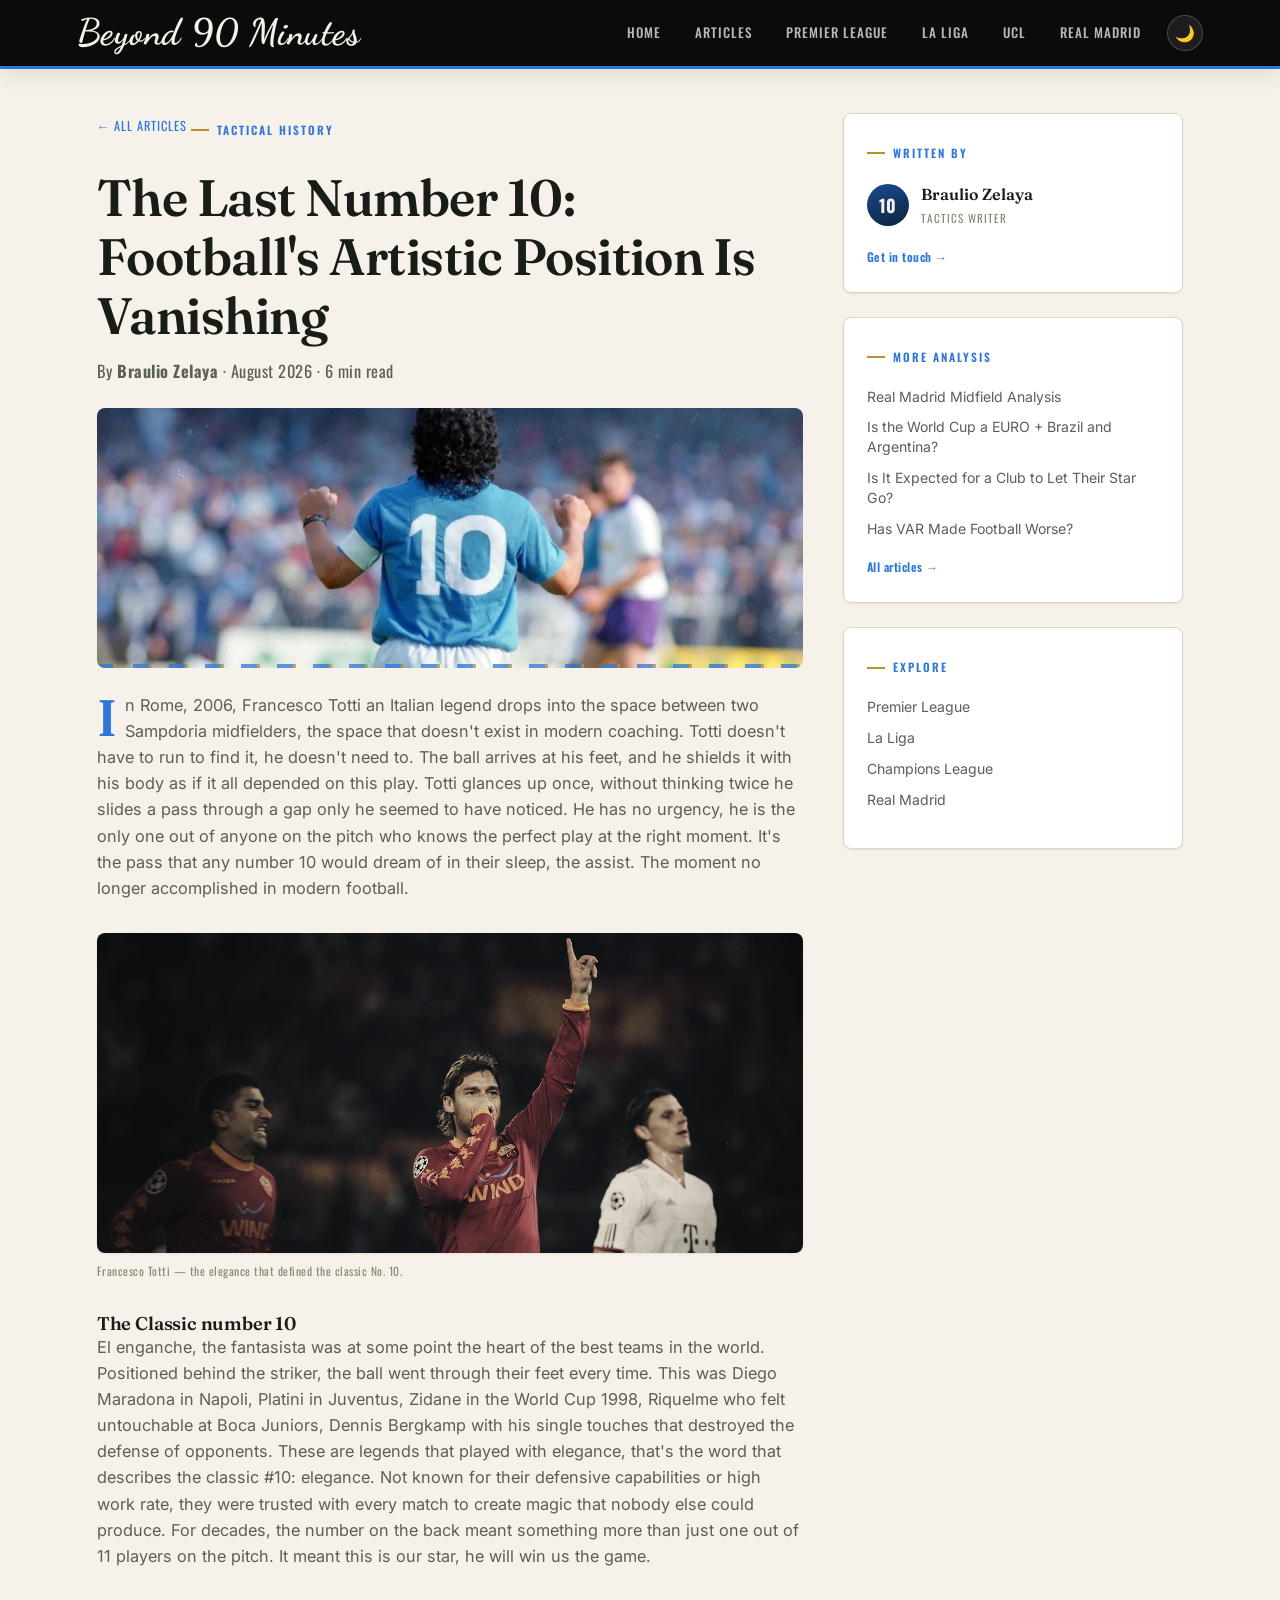
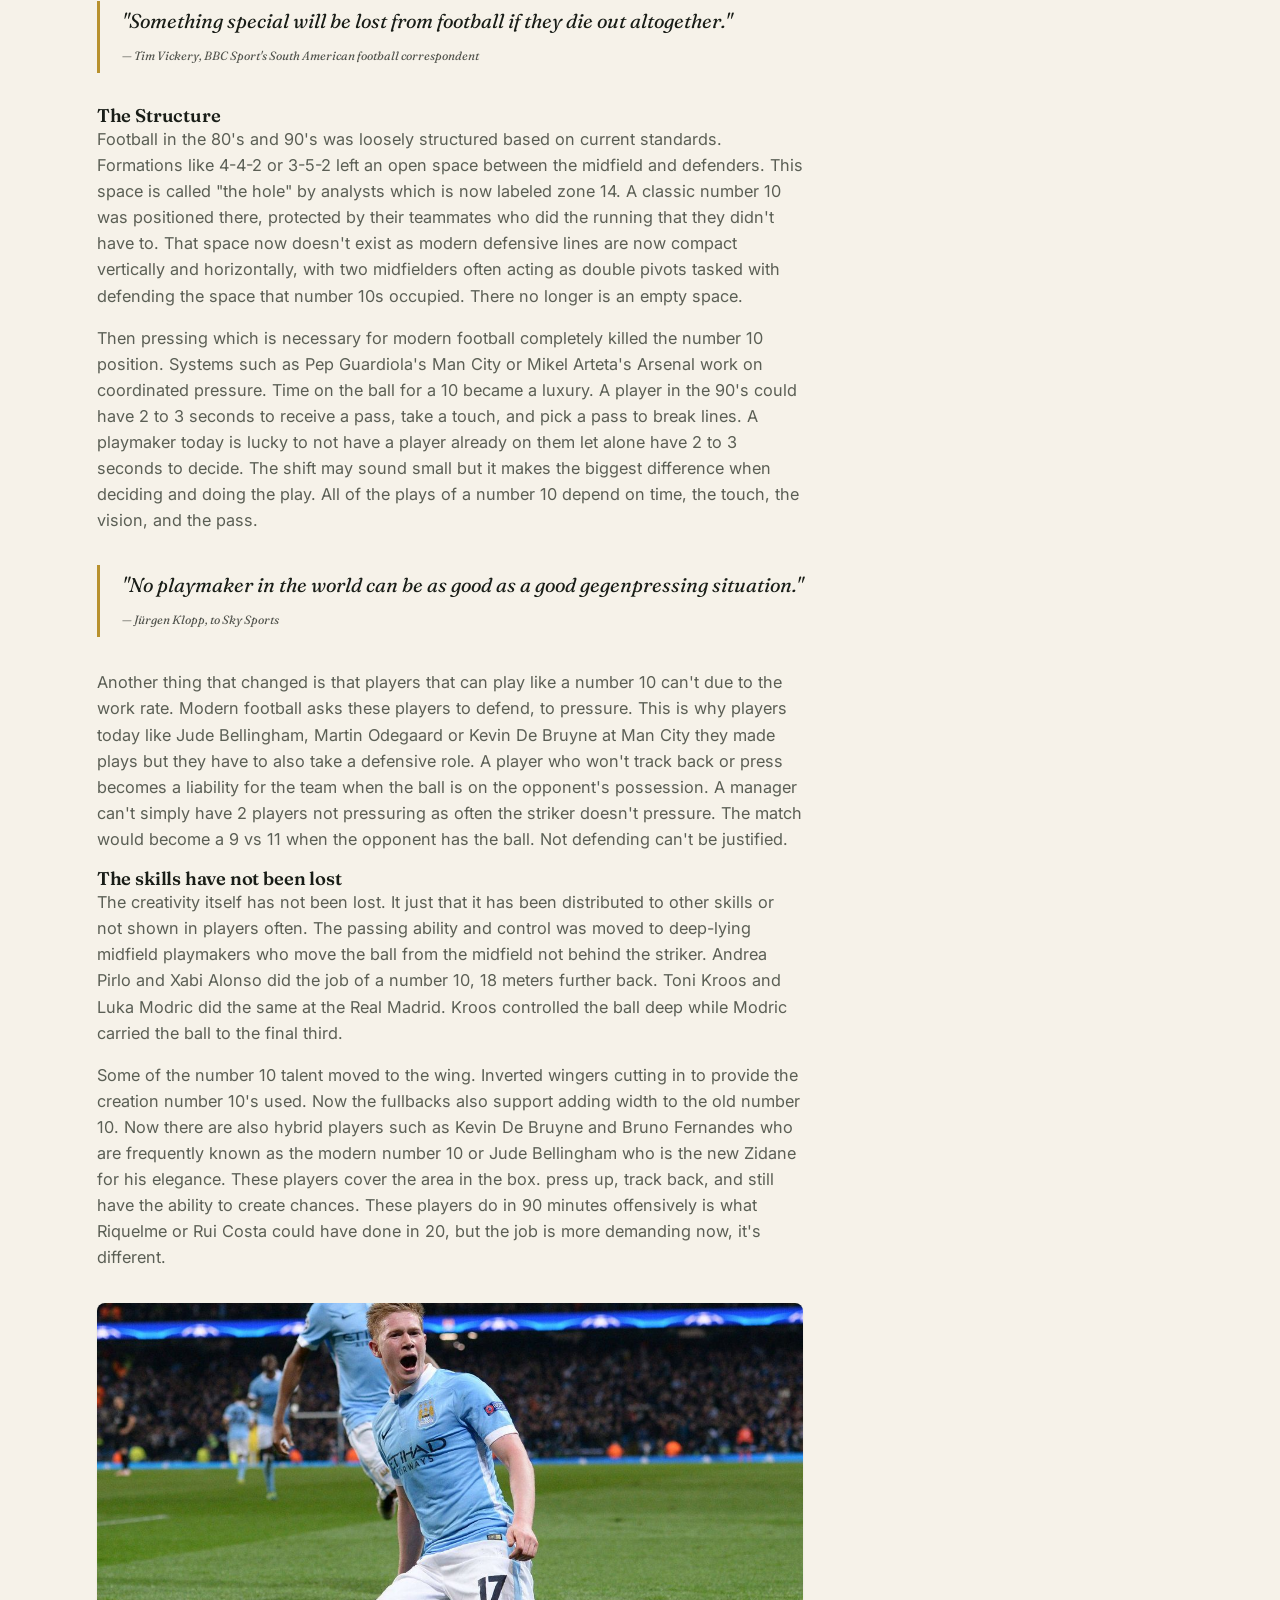
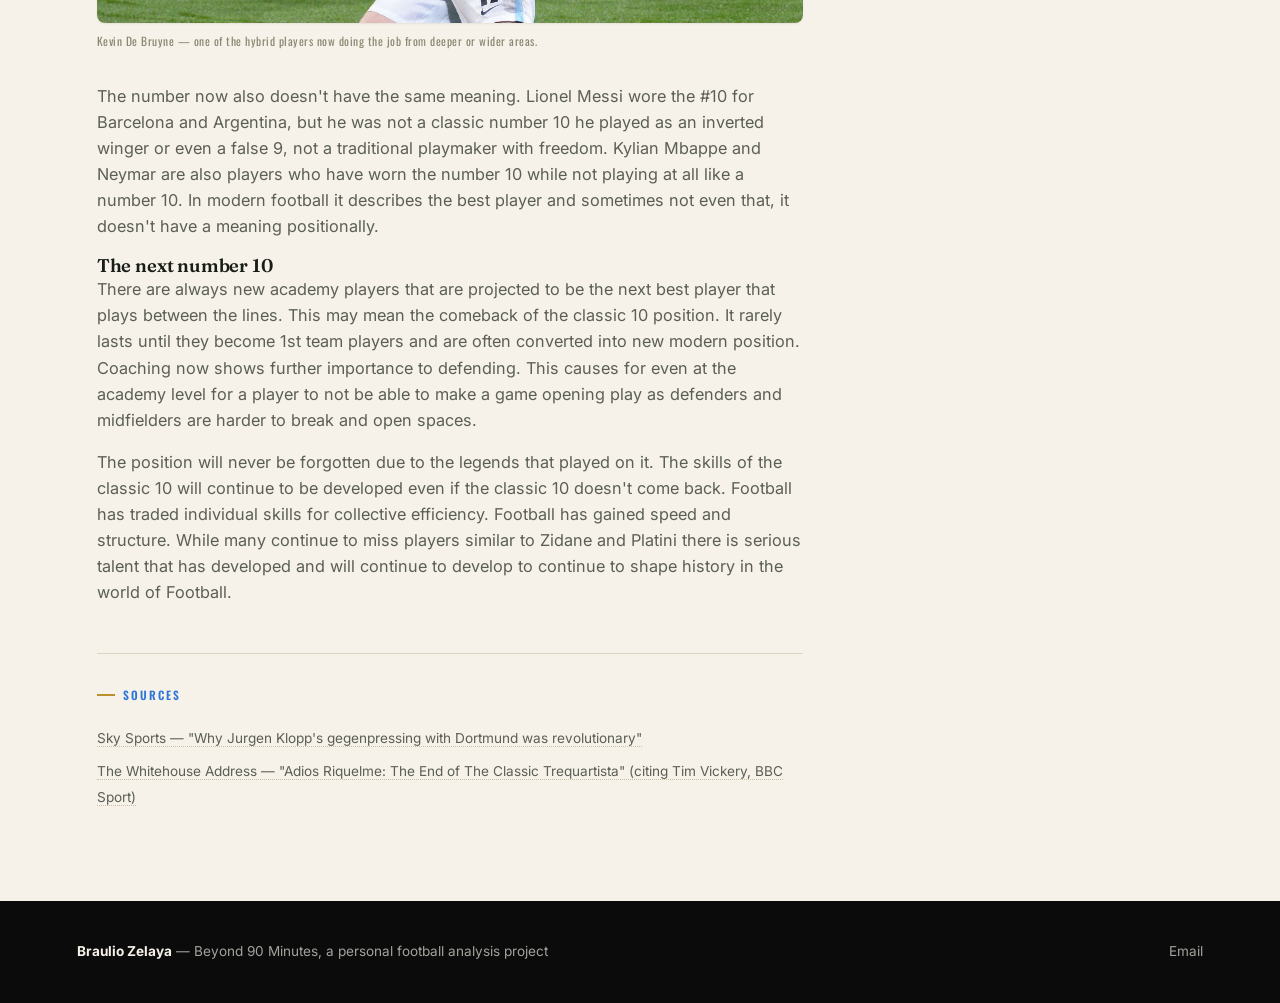
==== article-classic-10.html @ c364e05c "Aug 30, 2026, 11:53 PM" ====
<!DOCTYPE html>
<html lang="en">
<head>
    <meta charset="UTF-8">
    <meta name="viewport" content="width=device-width, initial-scale=1.0">
    <title>The Last Number 10: Football's Artistic Position Is Vanishing | Beyond 90 Minutes</title>
    <meta property="og:type" content="article">
    <meta property="og:site_name" content="Beyond 90 Minutes">
    <meta property="og:title" content="The Last Number 10: Football's Artistic Position Is Vanishing">
    <meta property="og:description" content="Why the classic playmaker — Maradona, Zidane, Totti, Riquelme — has all but disappeared from the modern game.">
    <meta property="og:image" content="https://larsenbz.github.io/Beyond-90-minutes/images/maradona-number-10.jpg">
    <meta name="twitter:card" content="summary_large_image">
    <meta name="twitter:title" content="The Last Number 10: Football's Artistic Position Is Vanishing">
    <meta name="twitter:description" content="Why the classic playmaker — Maradona, Zidane, Totti, Riquelme — has all but disappeared from the modern game.">
    <meta name="twitter:image" content="https://larsenbz.github.io/Beyond-90-minutes/images/maradona-number-10.jpg">
    <link rel="icon" type="image/svg+xml" href="favicon.svg">
    <link rel="stylesheet" href="style.css">
</head>
<body data-page="article">
    <header class="top-header">
        <div class="logo-area"><a href="index.html"><div class="logo-placeholder">Beyond 90 Minutes</div></a></div>
        <div class="header-controls">
            <nav class="navigation" id="nav-menu">
                <a href="index.html">Home</a>
                <a href="articles.html">Articles</a>
                <a href="premier-league.html">Premier League</a>
                <a href="la-liga.html">La Liga</a>
                <a href="ucl.html">UCL</a>
                <a href="real-madrid.html">Real Madrid</a>
            </nav>
            <button class="theme-toggle" id="theme-toggle" aria-label="Toggle dark mode">🌙</button>
            <button class="hamburger-toggle" id="menu-toggle" aria-label="Toggle Navigation">
                <span class="bar"></span><span class="bar"></span><span class="bar"></span>
            </button>
        </div>
    </header>

    <main class="main-content">
        <div class="page-layout article-page-layout" style="padding: 0;">
        <article class="article-body">
            <a href="articles.html" class="back-link">← All Articles</a>
            <span class="article-header-tag">Tactical History</span>
            <h1>The Last Number 10: Football's Artistic Position Is Vanishing</h1>
            <p class="article-byline">By <strong>Braulio Zelaya</strong> · August 2026 · 6 min read</p>

            <div class="article-cover" role="img" aria-label="Diego Maradona, back to camera, wearing the number 10 shirt for Napoli" style="background-image: url('images/maradona-number-10.jpg'); background-position: center 25%;"></div>

            <p class="lede">In Rome, 2006, Francesco Totti an Italian legend drops into the space between two Sampdoria midfielders, the space that doesn't exist in modern coaching. Totti doesn't have to run to find it, he doesn't need to. The ball arrives at his feet, and he shields it with his body as if it all depended on this play. Totti glances up once, without thinking twice he slides a pass through a gap only he seemed to have noticed. He has no urgency, he is the only one out of anyone on the pitch who knows the perfect play at the right moment. It's the pass that any number 10 would dream of in their sleep, the assist. The moment no longer accomplished in modern football.</p>

            <figure class="article-inline-photo">
                <img src="images/totti-number-10.jpg" alt="Francesco Totti celebrating for Roma" style="object-position: center 20%;">
                <figcaption>Francesco Totti — the elegance that defined the classic No. 10.</figcaption>
            </figure>

            <h3>The Classic number 10</h3>
            <p>El enganche, the fantasista was at some point the heart of the best teams in the world. Positioned behind the striker, the ball went through their feet every time. This was Diego Maradona in Napoli, Platini in Juventus, Zidane in the World Cup 1998, Riquelme who felt untouchable at Boca Juniors, Dennis Bergkamp with his single touches that destroyed the defense of opponents. These are legends that played with elegance, that's the word that describes the classic #10: elegance. Not known for their defensive capabilities or high work rate, they were trusted with every match to create magic that nobody else could produce. For decades, the number on the back meant something more than just one out of 11 players on the pitch. It meant this is our star, he will win us the game.</p>

            <div class="pull-quote">"Something special will be lost from football if they die out altogether."<br><span style="font-size:0.6em; opacity:0.75;">— Tim Vickery, BBC Sport's South American football correspondent</span></div>

            <h3>The Structure</h3>
            <p>Football in the 80's and 90's was loosely structured based on current standards. Formations like 4-4-2 or 3-5-2 left an open space between the midfield and defenders. This space is called "the hole" by analysts which is now labeled zone 14. A classic number 10 was positioned there, protected by their teammates who did the running that they didn't have to. That space now doesn't exist as modern defensive lines are now compact vertically and horizontally, with two midfielders often acting as double pivots tasked with defending the space that number 10s occupied. There no longer is an empty space.</p>

            <p>Then pressing which is necessary for modern football completely killed the number 10 position. Systems such as Pep Guardiola's Man City or Mikel Arteta's Arsenal work on coordinated pressure. Time on the ball for a 10 became a luxury. A player in the 90's could have 2 to 3 seconds to receive a pass, take a touch, and pick a pass to break lines. A playmaker today is lucky to not have a player already on them let alone have 2 to 3 seconds to decide. The shift may sound small but it makes the biggest difference when deciding and doing the play. All of the plays of a number 10 depend on time, the touch, the vision, and the pass.</p>

            <div class="pull-quote">"No playmaker in the world can be as good as a good gegenpressing situation."<br><span style="font-size:0.6em; opacity:0.75;">— Jürgen Klopp, to Sky Sports</span></div>

            <p>Another thing that changed is that players that can play like a number 10 can't due to the work rate. Modern football asks these players to defend, to pressure. This is why players today like Jude Bellingham, Martin Odegaard or Kevin De Bruyne at Man City they made plays but they have to also take a defensive role. A player who won't track back or press becomes a liability for the team when the ball is on the opponent's possession. A manager can't simply have 2 players not pressuring as often the striker doesn't pressure. The match would become a 9 vs 11 when the opponent has the ball. Not defending can't be justified.</p>

            <h3>The skills have not been lost</h3>
            <p>The creativity itself has not been lost. It just that it has been distributed to other skills or not shown in players often. The passing ability and control was moved to deep-lying midfield playmakers who move the ball from the midfield not behind the striker. Andrea Pirlo and Xabi Alonso did the job of a number 10, 18 meters further back. Toni Kroos and Luka Modric did the same at the Real Madrid. Kroos controlled the ball deep while Modric carried the ball to the final third.</p>

            <p>Some of the number 10 talent moved to the wing. Inverted wingers cutting in to provide the creation number 10's used. Now the fullbacks also support adding width to the old number 10. Now there are also hybrid players such as Kevin De Bruyne and Bruno Fernandes who are frequently known as the modern number 10 or Jude Bellingham who is the new Zidane for his elegance. These players cover the area in the box. press up, track back, and still have the ability to create chances. These players do in 90 minutes offensively is what Riquelme or Rui Costa could have done in 20, but the job is more demanding now, it's different.</p>

            <figure class="article-inline-photo">
                <img src="images/kdb-number-10.jpg" alt="Kevin De Bruyne celebrating for Manchester City" style="object-position: center 15%;">
                <figcaption>Kevin De Bruyne — one of the hybrid players now doing the job from deeper or wider areas.</figcaption>
            </figure>

            <p>The number now also doesn't have the same meaning. Lionel Messi wore the #10 for Barcelona and Argentina, but he was not a classic number 10 he played as an inverted winger or even a false 9, not a traditional playmaker with freedom. Kylian Mbappe and Neymar are also players who have worn the number 10 while not playing at all like a number 10. In modern football it describes the best player and sometimes not even that, it doesn't have a meaning positionally.</p>

            <h3>The next number 10</h3>
            <p>There are always new academy players that are projected to be the next best player that plays between the lines. This may mean the comeback of the classic 10 position. It rarely lasts until they become 1st team players and are often converted into new modern position. Coaching now shows further importance to defending. This causes for even at the academy level for a player to not be able to make a game opening play as defenders and midfielders are harder to break and open spaces.</p>

            <p>The position will never be forgotten due to the legends that played on it. The skills of the classic 10 will continue to be developed even if the classic 10 doesn't come back. Football has traded individual skills for collective efficiency. Football has gained speed and structure. While many continue to miss players similar to Zidane and Platini there is serious talent that has developed and will continue to develop to continue to shape history in the world of Football.</p>

            <div class="article-sources">
                <span class="section-label">Sources</span>
                <ul>
                    <li><a href="https://www.skysports.com/football/news/11661/11729575/why-jurgen-klopps-gegenpressing-with-dortmund-was-revolutionary" target="_blank" rel="noopener">Sky Sports — "Why Jurgen Klopp's gegenpressing with Dortmund was revolutionary"</a></li>
                    <li><a href="http://whitehouseaddress.blogspot.com/2015/01/adios-riquelme-end-of-classic.html" target="_blank" rel="noopener">The Whitehouse Address — "Adios Riquelme: The End of The Classic Trequartista" (citing Tim Vickery, BBC Sport)</a></li>
                </ul>
            </div>
        </article>
        <aside class="article-sidebar">
            <div class="sidebar-card">
                <span class="section-label">Written By</span>
                <div class="sidebar-author">
                    <div class="sidebar-author-badge">10</div>
                    <div>
                        <div class="sidebar-author-name">Braulio Zelaya</div>
                        <div class="sidebar-author-role">Tactics Writer</div>
                    </div>
                </div>
                <a href="mailto:braulioz147@gmail.com" class="sidebar-link">Get in touch →</a>
            </div>
            <div class="sidebar-card">
                <span class="section-label">More Analysis</span>
                <ul class="sidebar-article-list">
                    <li><a href="article-real-madrid.html">Real Madrid Midfield Analysis</a></li>
                    <li><a href="article-world-cup.html">Is the World Cup a EURO + Brazil and Argentina?</a></li>
                    <li><a href="article-julian-alvarez.html">Is It Expected for a Club to Let Their Star Go?</a></li>
                    <li><a href="article-var.html">Has VAR Made Football Worse?</a></li>
                </ul>
                <a href="articles.html" class="sidebar-link">All articles →</a>
            </div>
            <div class="sidebar-card">
                <span class="section-label">Explore</span>
                <ul class="sidebar-article-list">
                    <li><a href="premier-league.html">Premier League</a></li>
                    <li><a href="la-liga.html">La Liga</a></li>
                    <li><a href="ucl.html">Champions League</a></li>
                    <li><a href="real-madrid.html">Real Madrid</a></li>
                </ul>
            </div>
        </aside>
        </div>
    </main>

    <footer>
        <div class="footer-inner">
            <span><strong>Braulio Zelaya</strong> — Beyond 90 Minutes, a personal football analysis project</span>
            <div class="footer-links">
                <a href="mailto:braulioz147@gmail.com">Email</a>
            </div>
        </div>
    </footer>

    <script src="script.js"></script>
</body>
</html>
---- style.css ----
/* ==========================================================================
   BEYOND THE 90 — DESIGN SYSTEM
   A personal football-analysis hub. Aesthetic: matchday programme meets
   tactics board — warm paper, deep pitch green, a scoreboard-style
   condensed face for numbers, and a serif for editorial headlines.
   ========================================================================== */

@import url('https://fonts.googleapis.com/css2?family=Fraunces:ital,opsz,wght@0,9..144,400;0,9..144,600;0,9..144,700;1,9..144,500&family=Oswald:wght@400;500;600;700&family=Inter:ital,wght@0,400;0,500;0,600;1,400&family=Dancing+Script:wght@600;700&display=swap');

/* --------------------------------------------------------------------------
   1. DESIGN TOKENS
   -------------------------------------------------------------------------- */
:root {
    /* Core palette */
    --paper: #F6F2E9;
    --paper-raised: #FFFFFF;
    --ink: #191D17;
    --ink-soft: #3A4038;

    /* Brand blue — this is the site's main accent color (nav, links,
       buttons, highlights). Kept the variable names --pitch/-bright/
       -line/-deep so nothing else in this file has to change. */
    --pitch: #1B4B8F;
    --pitch-bright: #2E76D9;
    --pitch-deep: #0B2340;
    --pitch-line: rgba(246, 242, 233, 0.75);

    /* True turf green — used ONLY for the literal grass tactical-pitch
       diagram on the Real Madrid lineup tab, so it still looks like a
       real field. Nothing else should reference this. */
    --turf: #14432A;

    /* Fixed dark surface + fixed on-dark text — intentionally does NOT
       flip with dark mode, used for the header, footer, hero, tables,
       and pitch, which should stay a dark "under the lights" tone in
       both themes. Neutral near-black (R=G=B) — no color cast. */
    --surface-dark: #0B0B0B;
    --on-dark: #F6F2E9;

    --gold: #B8912E;
    --gold-bright: #D4AA3F;

    --line: #DDD5C2;
    --line-strong: #C8BEA6;

    --text-primary: var(--ink);
    --text-secondary: #5B5F55;
    --text-muted: #8B8873;
    --text-inverse: #F6F2E9;

    --status-success: #1E7A46;
    --status-warning: #B8792E;
    --status-danger: #B8402E;

    /* Legacy aliases kept so nothing referencing old tokens breaks */
    --dark-primary: var(--ink);
    --dark-surface: #22271F;
    --dark-border: #3A4038;
    --light-bg: var(--paper);
    --light-surface: var(--paper-raised);
    --light-border: var(--line);
    --brand-blue: var(--pitch);
    --brand-accent: var(--pitch-bright);
    --brand-accent-hover: var(--pitch);
    --brand-light: #E7E2D3;
    --silver: var(--line);
    --pitch-bg: var(--turf);
    --pitch-shadow: rgba(0, 0, 0, 0.35);

    /* Type */
    --font-display: 'Fraunces', Georgia, serif;
    --font-label: 'Oswald', 'Arial Narrow', sans-serif;
    --font-body: 'Inter', system-ui, -apple-system, sans-serif;
    --font-script: 'Dancing Script', cursive;

    /* Layout */
    --max-width-site: 1240px;
    --max-width-article: 720px;
    --border-radius-sm: 4px;
    --border-radius-md: 8px;
    --border-radius-lg: 14px;
    --border-radius-full: 9999px;

    --transition-fast: 0.15s ease-in-out;
    --transition-normal: 0.25s cubic-bezier(0.2, 0.7, 0.3, 1);
    --shadow-sm: 0 1px 2px rgba(25, 29, 23, 0.08);
    --shadow-md: 0 6px 20px rgba(25, 29, 23, 0.10);
    --shadow-lg: 0 16px 40px rgba(25, 29, 23, 0.16);
}

/* Dark theme override — toggled via body.dark-theme. Neutral near-black
   surfaces throughout (no green/olive cast) — matches --surface-dark
   above so the header blends straight into the page background. */
body.dark-theme {
    --paper: #0B0B0B;
    --paper-raised: #1A1A1A;
    --ink: #F1EEE2;
    --ink-soft: #C9C5B4;
    --text-primary: #F1EEE2;
    --text-secondary: #B4B09C;
    --text-muted: #837F6C;
    --line: #2A2A2A;
    --line-strong: #3D3D3D;
    --brand-light: #1F1F1F;
    --pitch-bright: #5B9BEE;
    --pitch-line: rgba(241, 238, 226, 0.6);
    --shadow-sm: 0 1px 2px rgba(0, 0, 0, 0.4);
    --shadow-md: 0 6px 20px rgba(0, 0, 0, 0.45);
    --shadow-lg: 0 16px 40px rgba(0, 0, 0, 0.55);
}

/* --------------------------------------------------------------------------
   2. RESET & BASE
   -------------------------------------------------------------------------- */
*, *::before, *::after { box-sizing: border-box; margin: 0; padding: 0; }

html { font-size: 16px; scroll-behavior: smooth; -webkit-text-size-adjust: 100%; }

@media (prefers-reduced-motion: reduce) {
    html { scroll-behavior: auto; }
    *, *::before, *::after { animation-duration: 0.01ms !important; animation-iteration-count: 1 !important; transition-duration: 0.01ms !important; }
}

body {
    background-color: var(--paper);
    color: var(--text-primary);
    font-family: var(--font-body);
    line-height: 1.6;
    min-height: 100vh;
    display: flex;
    flex-direction: column;
    overflow-x: hidden;
    transition: background-color var(--transition-normal), color var(--transition-normal);
}

h1, h2, h3, h4 {
    font-family: var(--font-display);
    color: var(--text-primary);
    font-weight: 600;
    line-height: 1.15;
    letter-spacing: -0.01em;
}

h1 { font-size: clamp(2.1rem, 4vw, 3.2rem); font-weight: 600; }
h2 { font-size: clamp(1.4rem, 2.4vw, 1.75rem); }
h3 { font-size: 1.15rem; font-weight: 600; }

p { margin-bottom: 1rem; color: var(--text-secondary); }
p:last-child { margin-bottom: 0; }

a { color: var(--pitch-bright); text-decoration: none; transition: color var(--transition-fast); }
a:hover { color: var(--gold); }

img { max-width: 100%; display: block; }

button { font-family: var(--font-body); cursor: pointer; }

:focus-visible {
    outline: 2px solid var(--gold-bright);
    outline-offset: 2px;
    border-radius: var(--border-radius-sm);
}

.sr-only {
    position: absolute; width: 1px; height: 1px; padding: 0; margin: -1px;
    overflow: hidden; clip: rect(0, 0, 0, 0); white-space: nowrap; border: 0;
}

/* --------------------------------------------------------------------------
   3. NAVIGATION
   -------------------------------------------------------------------------- */
.top-header {
    background-color: var(--surface-dark);
    color: var(--text-inverse);
    display: flex;
    align-items: center;
    justify-content: space-between;
    flex-wrap: wrap;
    padding: 0.9rem 6%;
    border-bottom: 3px solid var(--pitch-bright);
    position: sticky;
    top: 0;
    z-index: 1000;
    box-shadow: var(--shadow-md);
    gap: 1rem;
}

.logo-area a { display: flex; align-items: center; gap: 0.6rem; }

.logo-placeholder {
    font-family: var(--font-script);
    font-weight: 700;
    font-size: 2.3rem;
    letter-spacing: 0.5px;
    color: var(--text-inverse);
    white-space: nowrap;
    line-height: 1;
}

.header-controls { display: flex; align-items: center; gap: 12px; }

.navigation { display: flex; gap: 6px; align-items: center; }

.navigation a {
    color: rgba(246, 242, 233, 0.75);
    font-family: var(--font-label);
    font-size: 0.82rem;
    font-weight: 500;
    text-transform: uppercase;
    letter-spacing: 1px;
    padding: 8px 14px;
    border-radius: var(--border-radius-sm);
    transition: color var(--transition-fast), background-color var(--transition-fast);
}

.navigation a:hover, .navigation a.active {
    color: var(--gold-bright);
    background-color: rgba(246, 242, 233, 0.08);
}

.theme-toggle {
    background: rgba(246, 242, 233, 0.08);
    border: 1px solid rgba(246, 242, 233, 0.2);
    color: var(--text-inverse);
    width: 36px;
    height: 36px;
    border-radius: var(--border-radius-full);
    display: flex;
    align-items: center;
    justify-content: center;
    font-size: 1rem;
    transition: background-color var(--transition-fast), transform var(--transition-fast);
}
.theme-toggle:hover { background: rgba(246, 242, 233, 0.18); transform: rotate(15deg); }

.hamburger-toggle {
    display: none;
    flex-direction: column;
    justify-content: space-between;
    width: 26px;
    height: 18px;
    background: transparent;
    border: none;
}

.hamburger-toggle .bar {
    height: 2px;
    width: 100%;
    background-color: var(--text-inverse);
    border-radius: 2px;
    transition: all var(--transition-normal);
}

/* --------------------------------------------------------------------------
   4. LAYOUT
   -------------------------------------------------------------------------- */
.main-content, .page-layout, .rm-layout {
    max-width: var(--max-width-site);
    width: 100%;
    margin: 0 auto;
    padding: 2.75rem 6%;
    flex: 1;
}

.page-layout { display: grid; grid-template-columns: 1fr 340px; gap: 2.5rem; }

.section-label, .latest-label, .article-header-tag {
    font-family: var(--font-label);
    font-size: 0.72rem;
    font-weight: 600;
    color: var(--pitch-bright);
    letter-spacing: 2px;
    text-transform: uppercase;
    display: inline-flex;
    align-items: center;
    gap: 8px;
    margin-bottom: 0.5rem;
}

.section-label::before, .article-header-tag::before {
    content: '';
    width: 18px;
    height: 2px;
    background: var(--gold);
    display: inline-block;
}

.touchline {
    border: 0;
    height: 4px;
    margin: 2.5rem 0;
    background: repeating-linear-gradient(
        90deg,
        var(--pitch-bright) 0, var(--pitch-bright) 24px,
        var(--gold) 24px, var(--gold) 26px,
        transparent 26px, transparent 50px
    );
    opacity: 0.5;
    border-radius: 2px;
}

/* --------------------------------------------------------------------------
   5. HOME / HERO
   -------------------------------------------------------------------------- */
.hero-cover {
    background: var(--surface-dark);
    color: var(--text-inverse);
    border-radius: var(--border-radius-lg);
    padding: 3.5rem 6%;
    position: relative;
    overflow: hidden;
    box-shadow: var(--shadow-lg);
}

/* The corner of a pitch, cropped by the card's own edge — like a broadcast
   graphic — rather than a generic glow. Lines sit flush against the card's
   right/bottom edge so the card itself reads as the touchline and goal line. */
.hero-cover::before {
    content: '';
    position: absolute;
    inset: 0;
    z-index: 0;
    pointer-events: none;
    background-image: url("data:image/svg+xml,%3Csvg xmlns='http://www.w3.org/2000/svg' viewBox='0 0 200 200'%3E%3Cline x1='200' y1='0' x2='200' y2='200' stroke='rgba(246,242,233,0.3)' stroke-width='2'/%3E%3Cline x1='0' y1='200' x2='200' y2='200' stroke='rgba(246,242,233,0.3)' stroke-width='2'/%3E%3Cpath d='M160 200 A40 40 0 0 0 200 160' stroke='rgba(246,242,233,0.3)' stroke-width='2' fill='none'/%3E%3C/svg%3E");
    background-repeat: no-repeat;
    background-position: bottom right;
    background-size: 280px 280px;
}

/* The site's own name, ghosted huge in the corner — the hero's one
   deliberate flourish, used nowhere else on the page. */
.hero-cover::after {
    content: '90';
    position: absolute;
    z-index: 0;
    right: -0.35rem;
    bottom: -1.6rem;
    font-family: var(--font-display);
    font-weight: 700;
    font-size: clamp(7rem, 16vw, 12rem);
    line-height: 1;
    color: var(--gold-bright);
    opacity: 0.1;
    pointer-events: none;
    user-select: none;
}

.hero-grid {
    position: relative;
    z-index: 1;
    display: grid;
    grid-template-columns: 1.3fr 1fr;
    gap: 3rem;
    align-items: center;
}

.hero-eyebrow {
    font-family: var(--font-label);
    font-size: 0.78rem;
    letter-spacing: 3px;
    text-transform: uppercase;
    color: var(--gold-bright);
    margin-bottom: 1rem;
    display: block;
}

.hero-cover h1 { color: var(--text-inverse); margin-bottom: 1rem; }
.hero-cover p { color: rgba(246, 242, 233, 0.78); font-size: 1.02rem; max-width: 46ch; }

.hero-meta {
    display: flex;
    gap: 1.5rem;
    margin-top: 1.5rem;
    font-family: var(--font-label);
    font-size: 0.78rem;
    letter-spacing: 0.5px;
    color: rgba(246, 242, 233, 0.6);
    flex-wrap: wrap;
}
.hero-meta strong { color: var(--text-inverse); font-weight: 500; }

.hero-scoreboard {
    background: rgba(246, 242, 233, 0.06);
    border: 1px solid rgba(246, 242, 233, 0.14);
    border-radius: var(--border-radius-md);
    padding: 1.4rem;
    backdrop-filter: blur(4px);
}
.hero-scoreboard h3 {
    color: var(--text-inverse);
    font-family: var(--font-label);
    font-size: 0.85rem;
    letter-spacing: 1px;
    text-transform: uppercase;
    font-weight: 500;
    margin-bottom: 0.9rem;
    padding-bottom: 0.7rem;
    border-bottom: 1px solid rgba(246, 242, 233, 0.15);
}

/* --------------------------------------------------------------------------
   6. BUTTONS
   -------------------------------------------------------------------------- */
.btn {
    display: inline-flex;
    align-items: center;
    gap: 8px;
    font-family: var(--font-label);
    font-size: 0.78rem;
    font-weight: 600;
    letter-spacing: 1px;
    text-transform: uppercase;
    padding: 11px 22px;
    border-radius: var(--border-radius-sm);
    border: 1px solid transparent;
    transition: transform var(--transition-fast), box-shadow var(--transition-fast), background-color var(--transition-fast);
}
.btn-primary { background: var(--gold); color: var(--surface-dark); }
.btn-primary:hover { background: var(--gold-bright); color: var(--surface-dark); transform: translateY(-2px); box-shadow: var(--shadow-md); }
.btn-outline { background: transparent; border-color: rgba(246, 242, 233, 0.35); color: var(--text-inverse); }
.btn-outline:hover { border-color: var(--gold-bright); color: var(--gold-bright); }

.rm-nav-btn {
    font-family: var(--font-label);
    font-size: 0.76rem;
    font-weight: 500;
    letter-spacing: 1px;
    text-transform: uppercase;
    padding: 9px 16px;
    background: var(--paper-raised);
    border: 1px solid var(--line);
    border-radius: var(--border-radius-sm);
    color: var(--text-secondary);
    transition: all var(--transition-fast);
}
.rm-nav-btn:hover { border-color: var(--pitch-bright); color: var(--pitch); }
.rm-nav-btn.active { background: var(--pitch); border-color: var(--pitch); color: var(--text-inverse); }

/* --------------------------------------------------------------------------
   7. QUICK-LINK / SECTION CARDS
   -------------------------------------------------------------------------- */
.quick-links {
    display: grid;
    grid-template-columns: repeat(auto-fit, minmax(210px, 1fr));
    gap: 1.25rem;
    margin-top: 2.5rem;
}

.quick-link-card {
    background: var(--paper-raised);
    border: 1px solid var(--line);
    border-radius: var(--border-radius-md);
    padding: 1.6rem;
    box-shadow: var(--shadow-sm);
    transition: transform var(--transition-fast), box-shadow var(--transition-fast), border-color var(--transition-fast);
    display: flex;
    flex-direction: column;
    gap: 0.5rem;
}
.quick-link-card:hover { transform: translateY(-4px); box-shadow: var(--shadow-md); border-color: var(--pitch-bright); }
.quick-link-card .qlc-kicker {
    font-family: var(--font-label);
    font-size: 0.7rem;
    letter-spacing: 1.5px;
    text-transform: uppercase;
    color: var(--gold);
}
.quick-link-card h3 { color: var(--text-primary); }
.quick-link-card span.arrow { font-family: var(--font-label); font-size: 0.8rem; color: var(--pitch-bright); margin-top: 0.4rem; }

/* --------------------------------------------------------------------------
   8. PLAYER-CARD SIGNATURE (About the Author)
   -------------------------------------------------------------------------- */
.about-section {
    margin-top: 3rem;
    display: grid;
    grid-template-columns: 300px 1fr;
    gap: 2.5rem;
    align-items: center;
}

.author-card {
    background: linear-gradient(160deg, var(--pitch) 0%, var(--pitch-deep) 100%);
    border-radius: var(--border-radius-lg);
    padding: 2rem 1.5rem;
    text-align: center;
    position: relative;
    box-shadow: var(--shadow-lg);
    overflow: hidden;
}
/* Same pitch-corner language as the hero, echoed at a smaller scale in the
   card's own top-right corner — a signature reused on purpose, not a
   decorative dot lattice. */
.author-card::before {
    content: '';
    position: absolute;
    inset: 0;
    pointer-events: none;
    background-image: url("data:image/svg+xml,%3Csvg xmlns='http://www.w3.org/2000/svg' viewBox='0 0 160 160'%3E%3Cline x1='0' y1='0' x2='160' y2='0' stroke='rgba(246,242,233,0.22)' stroke-width='1.5'/%3E%3Cline x1='0' y1='0' x2='0' y2='160' stroke='rgba(246,242,233,0.22)' stroke-width='1.5'/%3E%3Cpath d='M0 40 A40 40 0 0 1 40 0' stroke='rgba(246,242,233,0.3)' stroke-width='1.5' fill='none'/%3E%3C/svg%3E");
    background-repeat: no-repeat;
    background-position: top right;
    background-size: 130px 130px;
}
.author-card-number {
    font-family: var(--font-label);
    font-size: 4.2rem;
    font-weight: 700;
    color: var(--text-inverse);
    line-height: 1;
    position: relative;
}
.author-card-name {
    font-family: var(--font-display);
    font-size: 1.3rem;
    color: var(--text-inverse);
    margin: 0.6rem 0 0.2rem;
    position: relative;
}
.author-card-role {
    font-family: var(--font-label);
    font-size: 0.72rem;
    letter-spacing: 1.5px;
    text-transform: uppercase;
    color: var(--gold-bright);
    position: relative;
}

.about-text .section-label { margin-bottom: 0.75rem; }
.about-text p { font-size: 1rem; }
.about-links { display: flex; gap: 10px; margin-top: 1.25rem; flex-wrap: wrap; }
.about-links a {
    font-family: var(--font-label);
    font-size: 0.75rem;
    letter-spacing: 1px;
    text-transform: uppercase;
    border: 1px solid var(--line-strong);
    padding: 8px 14px;
    border-radius: var(--border-radius-full);
    color: var(--text-secondary);
    transition: all var(--transition-fast);
}
.about-links a:hover { border-color: var(--pitch-bright); color: var(--pitch-bright); }

.edit-me {
    background: rgba(212, 170, 63, 0.16);
    outline: 1px dashed var(--gold);
    outline-offset: 3px;
    border-radius: 3px;
}

/* --------------------------------------------------------------------------
   9. ARTICLES
   -------------------------------------------------------------------------- */
.filter-controls {
    margin: 1.75rem 0;
    display: flex;
    gap: 15px;
    flex-wrap: wrap;
    align-items: center;
    justify-content: space-between;
}

.search-input {
    padding: 11px 16px;
    background: var(--paper-raised);
    border: 1px solid var(--line);
    border-radius: var(--border-radius-sm);
    width: 100%;
    max-width: 380px;
    font-family: var(--font-body);
    font-size: 0.9rem;
    color: var(--text-primary);
}
.search-input::placeholder { color: var(--text-muted); }
.search-input:focus { border-color: var(--pitch-bright); outline: none; }

.category-filters { display: flex; gap: 8px; flex-wrap: wrap; }
.filter-groups { display: flex; gap: 15px; flex-wrap: wrap; }

.article-grid {
    display: grid;
    grid-template-columns: repeat(auto-fill, minmax(300px, 1fr));
    gap: 1.5rem;
    margin-top: 1.25rem;
}

.article-card {
    background: var(--paper-raised);
    border: 1px solid var(--line);
    border-radius: var(--border-radius-md);
    overflow: hidden;
    box-shadow: var(--shadow-sm);
    transition: transform var(--transition-fast), box-shadow var(--transition-fast);
    display: flex;
    flex-direction: column;
}
.article-card:hover { transform: translateY(-4px); box-shadow: var(--shadow-md); }

.card-image {
    height: 150px;
    position: relative;
    background: linear-gradient(135deg, var(--pitch) 0%, var(--pitch-deep) 100%);
    background-size: cover;
    background-position: center;
    display: flex;
    align-items: flex-end;
    padding: 12px 16px;
    font-family: var(--font-label);
    font-size: 0.72rem;
    letter-spacing: 1.5px;
    color: rgba(246, 242, 233, 0.85);
    text-transform: uppercase;
    overflow: hidden;
}
/* Dark scrim behind the label so it stays legible over a photo. Sits above
   the photo but below the touchline stripe (z-index 2). */
.card-image::after {
    content: '';
    position: absolute;
    left: 0; right: 0; bottom: 0;
    height: 75%;
    background: linear-gradient(to top, rgba(8, 14, 11, 0.8) 0%, rgba(8, 14, 11, 0) 100%);
    z-index: 1;
}
/* A touchline dash along the bottom edge — the same rule used for the
   section divider elsewhere on the site — instead of a faint full-bleed
   grid. One clean line reads as a deliberate accent, not decoration. */
.card-image::before {
    content: '';
    position: absolute;
    left: 0; right: 0; bottom: 0;
    height: 3px;
    background: repeating-linear-gradient(
        90deg,
        var(--pitch-bright) 0, var(--pitch-bright) 14px,
        var(--gold) 14px, var(--gold) 16px,
        transparent 16px, transparent 30px
    );
    opacity: 0.8;
    z-index: 2;
}
.card-image span { position: relative; z-index: 2; }

.card-content { padding: 1.25rem 1.4rem 1.5rem; display: flex; flex-direction: column; gap: 0.4rem; flex: 1; }
.card-content h3 { font-size: 1.05rem; }
.card-content p { font-size: 0.88rem; margin-bottom: 0; }

/* Article reading page */
.article-body { max-width: var(--max-width-article); }
.article-body > .article-header-tag { display: inline-flex; }
.article-body h1 { margin-top: 0.6rem; }
.article-byline {
    font-family: var(--font-label);
    font-size: 0.78rem;
    letter-spacing: 0.5px;
    color: var(--text-muted);
    margin: 0.75rem 0 1.5rem;
}
.article-cover {
    width: 100%;
    height: 260px;
    border-radius: var(--border-radius-md);
    margin: 1.5rem 0;
    background: linear-gradient(135deg, var(--pitch) 0%, var(--pitch-deep) 60%, var(--gold) 220%);
    background-size: cover;
    background-position: center;
    position: relative;
    overflow: hidden;
}
.article-cover::before {
    content: '';
    position: absolute;
    left: 0; right: 0; bottom: 0;
    height: 4px;
    background: repeating-linear-gradient(
        90deg,
        var(--pitch-bright) 0, var(--pitch-bright) 16px,
        var(--gold) 16px, var(--gold) 19px,
        transparent 19px, transparent 36px
    );
    opacity: 0.75;
}
.article-body p { font-size: 1.02rem; color: var(--text-secondary); }
.article-body p.lede::first-letter {
    font-family: var(--font-display);
    font-size: 3.2rem;
    font-weight: 600;
    float: left;
    line-height: 0.8;
    padding: 6px 8px 0 0;
    color: var(--pitch-bright);
}
.pull-quote {
    border-left: 3px solid var(--gold);
    padding: 0.25rem 0 0.25rem 1.4rem;
    margin: 2rem 0;
    font-family: var(--font-display);
    font-style: italic;
    font-size: 1.25rem;
    color: var(--text-primary);
}
/* In-article photo — for articles that embed more than one image inside
   the body copy (not just the top .article-cover). A plain <figure> so it
   drops into a paragraph flow anywhere in .article-body. */
.article-inline-photo { margin: 2rem 0; }
.article-inline-photo img {
    display: block;
    width: 100%;
    height: 320px;
    object-fit: cover;
    border-radius: var(--border-radius-md);
    box-shadow: var(--shadow-sm);
}
.article-inline-photo figcaption {
    font-family: var(--font-label);
    font-size: 0.72rem;
    letter-spacing: 0.5px;
    color: var(--text-muted);
    margin-top: 0.6rem;
}
.back-link {
    display: inline-flex;
    align-items: center;
    gap: 6px;
    font-family: var(--font-label);
    font-size: 0.78rem;
    letter-spacing: 1px;
    text-transform: uppercase;
    margin-bottom: 1.5rem;
}

.article-sources {
    margin-top: 3rem;
    padding-top: 1.5rem;
    border-top: 1px solid var(--line);
}
.article-sources ul {
    list-style: none;
    margin: 0.75rem 0 0;
    display: flex;
    flex-direction: column;
    gap: 0.5rem;
}
.article-sources a {
    font-size: 0.85rem;
    color: var(--text-secondary);
    text-decoration: none;
    border-bottom: 1px dotted var(--line-strong);
}
.article-sources a:hover { color: var(--gold); border-bottom-color: var(--gold); }

/* Article reading page — right rail. Uses the same .page-layout grid as
   the league hub pages (1fr / 340px) so the empty space that used to sit
   to the right of a narrow article column is replaced with something
   useful instead — an "about the author" card plus links to the site's
   other articles and hubs, which also gives a college-admissions reader
   an easy way to see more of the work instead of dead-ending. */
.article-page-layout { align-items: start; }
.article-sidebar {
    display: flex;
    flex-direction: column;
    gap: 1.5rem;
    position: sticky;
    top: 96px; /* clears the sticky header (~70px) plus breathing room */
}
.sidebar-card {
    background: var(--paper-raised);
    border: 1px solid var(--line);
    border-radius: var(--border-radius-md);
    padding: 1.4rem;
    box-shadow: var(--shadow-sm);
}
.sidebar-author { display: flex; align-items: center; gap: 12px; margin: 0.75rem 0 1rem; }
.sidebar-author-badge {
    width: 42px; height: 42px; flex-shrink: 0;
    display: flex; align-items: center; justify-content: center;
    background: linear-gradient(160deg, var(--pitch) 0%, var(--pitch-deep) 100%);
    color: var(--text-inverse);
    font-family: var(--font-label);
    font-weight: 700;
    font-size: 1.1rem;
    border-radius: var(--border-radius-full);
}
.sidebar-author-name { font-family: var(--font-display); font-weight: 600; font-size: 1rem; color: var(--text-primary); }
.sidebar-author-role { font-family: var(--font-label); font-size: 0.7rem; letter-spacing: 1px; text-transform: uppercase; color: var(--text-muted); margin-top: 2px; }
.sidebar-link { display: inline-block; font-family: var(--font-label); font-size: 0.75rem; letter-spacing: 0.5px; font-weight: 600; color: var(--pitch-bright); }
.sidebar-link:hover { color: var(--gold); }
.sidebar-article-list { list-style: none; display: flex; flex-direction: column; gap: 0.7rem; margin: 0.75rem 0 1rem; }
.sidebar-article-list a { font-size: 0.88rem; color: var(--text-secondary); line-height: 1.4; display: block; }
.sidebar-article-list a:hover { color: var(--pitch-bright); }

/* --------------------------------------------------------------------------
   10. STANDINGS & DATA TABLES
   -------------------------------------------------------------------------- */
.table-wrapper {
    width: 100%;
    overflow-x: auto;
    border-radius: var(--border-radius-md);
    border: 1px solid var(--line);
    background-color: var(--paper-raised);
}

.standings-table { width: 100%; border-collapse: collapse; font-size: 0.85rem; text-align: center; }
.standings-table th {
    background-color: var(--surface-dark);
    color: var(--text-inverse);
    padding: 0.8rem;
    font-family: var(--font-label);
    font-size: 0.72rem;
    letter-spacing: 1px;
    text-transform: uppercase;
    font-weight: 500;
}
.standings-table td { padding: 0.8rem; border-bottom: 1px solid var(--line); color: var(--text-primary); }
.standings-table tbody tr:last-child td { border-bottom: none; }
.standings-table tbody tr:hover { background: var(--brand-light); }
.standings-table .team-cell { text-align: left; font-weight: 600; }
.standings-table tbody tr.highlight-row td { background: rgba(184, 145, 46, 0.12); }

.status-pill {
    font-family: var(--font-label);
    font-size: 0.72rem;
    letter-spacing: 0.5px;
    color: var(--pitch-bright);
    display: inline-flex;
    align-items: center;
    gap: 6px;
}
.status-pill::before {
    content: '';
    width: 7px; height: 7px; border-radius: 50%;
    background: var(--pitch-bright);
    box-shadow: 0 0 0 3px rgba(46, 118, 217, 0.2);
}

/* --------------------------------------------------------------------------
   11. MATCH CARDS
   -------------------------------------------------------------------------- */
.match-card {
    background: var(--paper-raised);
    border: 1px solid var(--line);
    border-radius: var(--border-radius-md);
    padding: 1rem 1.1rem;
    cursor: pointer;
    margin-bottom: 0.85rem;
    box-shadow: var(--shadow-sm);
    transition: transform var(--transition-fast), box-shadow var(--transition-fast), border-color var(--transition-fast);
}
.match-card:hover { transform: translateY(-2px); box-shadow: var(--shadow-md); border-color: var(--pitch-bright); }
.match-card:focus-visible { transform: translateY(-2px); }

.match-time {
    font-family: var(--font-label);
    font-size: 0.72rem;
    letter-spacing: 1px;
    text-transform: uppercase;
    color: var(--text-muted);
}

.match-teams { display: flex; align-items: center; justify-content: space-between; margin-top: 0.5rem; gap: 12px; }
.match-teams .teams-name { font-weight: 600; color: var(--text-primary); }
.match-score {
    font-family: var(--font-label);
    font-weight: 600;
    font-size: 0.85rem;
    color: var(--pitch);
    background: var(--brand-light);
    padding: 5px 12px;
    border-radius: var(--border-radius-sm);
    white-space: nowrap;
}

.empty-state {
    padding: 1.5rem;
    text-align: center;
    color: var(--text-muted);
    font-size: 0.9rem;
    border: 1px dashed var(--line-strong);
    border-radius: var(--border-radius-md);
}

/* --------------------------------------------------------------------------
   12. STARTING XI PITCH — renders inside a match's synopsis popup (see
   buildLineupHtml() in script.js / RM_MATCH_LINEUPS), sized for the modal
   rather than a fixed page section. "Bubble" player markers: a round photo
   (RM_PLAYER_PHOTOS) with a number badge, or just a number if no photo's
   been added yet, plus a name pill underneath.
   -------------------------------------------------------------------------- */
.lineup-block { margin: 0.9rem 0 1.1rem; }
.pitch-container { width: 100%; max-width: 100%; margin: 0.6rem 0 0; }

.pitch {
    position: relative;
    width: 100%;
    height: 440px;
    background: linear-gradient(180deg, var(--turf) 0%, #103821 50%, var(--turf) 100%);
    border: 4px solid var(--paper-raised);
    border-radius: var(--border-radius-md);
    overflow: hidden;
    box-shadow: var(--shadow-lg);
}

.pitch-line { position: absolute; background: var(--pitch-line); }
.pitch-line.center-line { top: 50%; left: 0; width: 100%; height: 1px; }
.pitch-circle {
    position: absolute; top: 50%; left: 50%;
    width: 80px; height: 80px;
    border: 1px solid var(--pitch-line);
    border-radius: 50%;
    transform: translate(-50%, -50%);
}

.player-card {
    position: absolute;
    transform: translate(-50%, -50%);
    display: flex;
    flex-direction: column;
    align-items: center;
    gap: 4px;
    transition: transform var(--transition-fast);
}
.player-card:hover { transform: translate(-50%, -50%) scale(1.08); z-index: 5; }

.player-avatar {
    position: relative;
    width: 44px; height: 44px;
    flex-shrink: 0;
    border-radius: 50%;
    background-color: var(--surface-dark);
    background-size: cover;
    background-position: center;
    border: 2px solid var(--gold);
    box-shadow: var(--shadow-md);
}
.player-avatar--no-photo { display: flex; align-items: center; justify-content: center; }
.player-avatar--no-photo .avatar-fallback-num {
    font-family: var(--font-label);
    font-size: 1.05rem;
    font-weight: 700;
    color: var(--gold);
}
.player-avatar .avatar-num {
    position: absolute;
    bottom: -3px; right: -5px;
    width: 18px; height: 18px;
    border-radius: 50%;
    background: var(--gold);
    color: var(--surface-dark);
    font-family: var(--font-label);
    font-size: 0.6rem;
    font-weight: 700;
    display: flex; align-items: center; justify-content: center;
    border: 2px solid var(--surface-dark);
}

.player-card .player-name {
    background-color: var(--surface-dark);
    border: 1px solid var(--gold);
    border-radius: var(--border-radius-full);
    padding: 2px 10px;
    color: var(--text-inverse);
    font-family: var(--font-label);
    font-size: 0.7rem;
    letter-spacing: 0.3px;
    white-space: nowrap;
}

.pos-gk  { top: 92%; left: 50%; }
.pos-lb  { top: 75%; left: 15%; }
.pos-lcb { top: 78%; left: 38%; }
.pos-rcb { top: 78%; left: 62%; }
.pos-rb  { top: 75%; left: 85%; }
.pos-ldm { top: 55%; left: 30%; }
.pos-rdm { top: 55%; left: 70%; }
.pos-lw  { top: 28%; left: 12%; }
.pos-cam { top: 33%; left: 50%; }
.pos-rw  { top: 28%; left: 88%; }
.pos-st  { top: 10%; left: 50%; }

.lineup-bench { margin-top: 0.9rem; }
.bench-list {
    list-style: none;
    display: flex;
    flex-wrap: wrap;
    gap: 6px 16px;
    margin-top: 0.45rem;
}
.bench-list li { font-size: 0.82rem; color: var(--text-secondary); }
.bench-num {
    font-family: var(--font-label);
    color: var(--gold);
    font-weight: 600;
    margin-right: 4px;
}

/* --------------------------------------------------------------------------
   12b. MATCH EVENT TIMELINE — goal/card list, ESPN-sourced, used in the
   match detail modal site-wide (not Real Madrid-specific).
   -------------------------------------------------------------------------- */
.match-report-timeline {
    list-style: none;
    margin: 1rem 0 1.5rem;
    display: flex;
    flex-direction: column;
    gap: 0.5rem;
}
.match-report-timeline li {
    font-size: 0.88rem;
    color: var(--text-secondary);
    padding-bottom: 0.5rem;
    border-bottom: 1px dashed var(--line);
}
.match-report-timeline li:last-child { border-bottom: none; padding-bottom: 0; }
.match-report-timeline strong {
    font-family: var(--font-label);
    color: var(--text-primary);
    margin-right: 0.35rem;
}

/* --------------------------------------------------------------------------
   13. TABS (Real Madrid hub)
   -------------------------------------------------------------------------- */
.rm-sub-nav { display: flex; gap: 8px; flex-wrap: wrap; margin-bottom: 1.5rem; }
.rm-tab-page { display: none; animation: fadeIn 0.3s ease; }
.rm-tab-page.active { display: block; }
@keyframes fadeIn { from { opacity: 0; transform: translateY(6px); } to { opacity: 1; transform: translateY(0); } }

.rm-dashboard-grid { display: grid; grid-template-columns: 1fr 340px; gap: 2rem; margin-top: 1rem; }
.compact-section { background: var(--paper-raised); border: 1px solid var(--line); border-radius: var(--border-radius-md); padding: 1.25rem; }

/* --------------------------------------------------------------------------
   14. SKELETONS, MODAL
   -------------------------------------------------------------------------- */
.skeleton-wrapper { display: flex; flex-direction: column; gap: 12px; }
.skeleton-card {
    height: 64px;
    background: linear-gradient(90deg, var(--line) 25%, var(--paper) 50%, var(--line) 75%);
    background-size: 200% 100%;
    animation: shimmer 1.5s infinite;
    border-radius: var(--border-radius-sm);
}
@keyframes shimmer { 0% { background-position: 200% 0; } 100% { background-position: -200% 0; } }

.modal-overlay {
    display: none;
    position: fixed;
    top: 0; left: 0; width: 100%; height: 100%;
    background-color: rgba(10, 12, 8, 0.72);
    z-index: 2000;
    justify-content: center;
    align-items: center;
    padding: 1rem;
}
.modal-overlay.active { display: flex; animation: fadeIn 0.2s ease; }
/* .modal-body used to have no max-height/overflow, so a long synopsis or
   match report would just grow past the viewport with no way to scroll to
   it — the × (positioned absolute at the top of the card) scrolled off
   along with it, leaving clicking the dark backdrop or hitting Escape as
   the only way out. Fix: cap the card's height to the viewport and make
   ONLY the inner content area (#modal-details-content, a sibling of
   .modal-close, not an ancestor) scroll — that way the × stays pinned in
   view at all times since it's positioned against .modal-body, which no
   longer scrolls itself. */
.modal-body {
    background: var(--paper-raised);
    padding: 2rem;
    border-radius: var(--border-radius-lg);
    /* Was 520px — fine for a plain text synopsis, but too narrow once a
       match's popup also carries a header photo (RM_MATCH_PHOTOS) and the
       Starting XI pitch (RM_MATCH_LINEUPS/buildLineupHtml). At 520px the
       pitch's inner width was only ~456px against a fixed 440px height —
       nearly square, cramping the 11 player markers and their name pills
       toward the edges (pos-lb/pos-rb sit at 15%/85%). Wider here gives the
       pitch a properly rectangular, real-pitch-like shape and gives the
       photo (which scales with the container via aspect-ratio) more room
       too. width: 100% still caps this to the viewport on phones — this
       only actually kicks in on tablet/desktop widths, so the
       already-verified mobile layout is untouched. */
    max-width: 700px;
    width: 100%;
    max-height: calc(100vh - 2rem);
    display: flex;
    flex-direction: column;
    position: relative;
    box-shadow: var(--shadow-lg);
}
.modal-close {
    position: absolute; top: 14px; right: 16px;
    background: none; border: none; font-size: 1.4rem;
    color: var(--text-muted); line-height: 1;
    z-index: 1;
}
.modal-close:hover { color: var(--text-primary); }
#modal-details-content {
    overflow-y: auto;
    overscroll-behavior: contain;
    -webkit-overflow-scrolling: touch;
    min-height: 0; /* lets this flex child actually shrink+scroll instead of stretching .modal-body past max-height */
    padding-right: 6px; /* small gutter so text/scrollbar don't collide */
}
.modal-competition {
    font-family: var(--font-label);
    font-size: 0.72rem;
    letter-spacing: 1.5px;
    text-transform: uppercase;
    color: var(--gold);
    margin-bottom: 0.5rem;
}
.modal-fixture { font-family: var(--font-display); font-size: 1.4rem; margin-bottom: 1rem; }
.modal-detail-row {
    display: flex; justify-content: space-between;
    padding: 0.6rem 0;
    border-bottom: 1px solid var(--line);
    font-size: 0.88rem;
}
.modal-detail-row:last-of-type { border-bottom: none; }
.modal-detail-row span:first-child { color: var(--text-muted); font-family: var(--font-label); font-size: 0.75rem; letter-spacing: 0.5px; text-transform: uppercase; }
.modal-detail-row span:last-child { font-weight: 600; color: var(--text-primary); }
.modal-note { margin-top: 1rem; font-size: 0.85rem; color: var(--text-muted); font-style: italic; }

/* --------------------------------------------------------------------------
   15. FOOTER
   -------------------------------------------------------------------------- */
footer {
    background: var(--surface-dark);
    color: rgba(246, 242, 233, 0.65);
    padding: 2.5rem 6%;
    margin-top: 3rem;
}
.footer-inner {
    max-width: var(--max-width-site);
    margin: 0 auto;
    display: flex;
    justify-content: space-between;
    align-items: center;
    flex-wrap: wrap;
    gap: 1rem;
    font-size: 0.85rem;
}
.footer-inner strong { color: var(--text-inverse); }
.footer-links { display: flex; gap: 1.25rem; }
.footer-links a { color: rgba(246, 242, 233, 0.65); font-size: 0.85rem; }
.footer-links a:hover { color: var(--gold-bright); }

/* --------------------------------------------------------------------------
   16. MATCHDAY NAVIGATOR & LIVE INDICATOR
   -------------------------------------------------------------------------- */
.matchday-nav { display: flex; align-items: center; gap: 10px; }

.md-arrow {
    width: 34px;
    height: 34px;
    flex-shrink: 0;
    border-radius: var(--border-radius-full);
    border: 1px solid var(--line);
    background: var(--paper-raised);
    color: var(--pitch);
    font-size: 1rem;
    display: flex;
    align-items: center;
    justify-content: center;
    transition: all var(--transition-fast);
}
.md-arrow:hover:not(:disabled) { border-color: var(--pitch-bright); color: var(--pitch-bright); transform: translateY(-1px); }
.md-arrow:disabled { opacity: 0.35; cursor: not-allowed; }

.md-label {
    font-family: var(--font-label);
    font-size: 0.85rem;
    font-weight: 600;
    letter-spacing: 0.5px;
    text-transform: uppercase;
    color: var(--text-primary);
    min-width: 130px;
    text-align: center;
}

.hub-refresh-group { display: flex; align-items: center; gap: 12px; flex-wrap: wrap; }

.live-pill {
    display: inline-flex;
    align-items: center;
    gap: 5px;
    font-family: var(--font-label);
    font-size: 0.68rem;
    font-weight: 600;
    letter-spacing: 0.5px;
    text-transform: uppercase;
    color: var(--status-danger);
}
.live-pill::before {
    content: '';
    width: 6px; height: 6px; border-radius: 50%;
    background: var(--status-danger);
    animation: livePulse 1.4s ease-in-out infinite;
}
@keyframes livePulse { 0%, 100% { opacity: 1; } 50% { opacity: 0.35; } }

/* --------------------------------------------------------------------------
   17. MATCH SYNOPSIS — Real Madrid results only
   Written by you in script.js (RM_MATCH_SYNOPSES), not typed into the
   browser, so it's baked into the deployed site and visible to every
   visitor — not saved per-device like a personal note.
   -------------------------------------------------------------------------- */
.match-synopsis { margin-top: 0.85rem; padding-top: 0.75rem; border-top: 1px solid var(--line); }
.match-synopsis-label {
    display: block;
    font-family: var(--font-label);
    font-size: 0.68rem;
    letter-spacing: 1px;
    text-transform: uppercase;
    color: var(--gold);
    margin-bottom: 0.35rem;
}
.match-synopsis p { font-size: 0.88rem; color: var(--text-secondary); margin-bottom: 0; }
.match-synopsis-cta {
    display: block;
    margin-top: 0.5rem;
    font-family: var(--font-label);
    font-size: 0.72rem;
    letter-spacing: 0.4px;
    color: var(--gold);
    font-weight: 600;
}

.match-synopsis-hint {
    margin-top: 0.85rem;
    padding-top: 0.75rem;
    border-top: 1px dashed var(--line-strong);
    font-size: 0.78rem;
    color: var(--text-muted);
    font-style: italic;
}

/* Compact goal/card line on a match card — straight from ESPN, updates
   live while a match is in progress since it comes off the same poll as
   the score. */
.match-events-strip {
    margin-top: 0.6rem;
    font-size: 0.78rem;
    color: var(--text-secondary);
    line-height: 1.5;
}

.modal-synopsis { margin-top: 1.1rem; padding-top: 1rem; border-top: 1px solid var(--line); }
/* Header photo for a match's synopsis (RM_MATCH_PHOTOS in script.js) — sits
   above everything else in .modal-synopsis. A fixed pixel height made this
   look tall/cramped on narrow phone widths (a 220px-tall box next to a
   ~320px-wide column reads as "elongated" instead of a wide banner) — using
   aspect-ratio instead of a fixed height keeps it a consistent WIDE strip
   (2.35 : 1) no matter how narrow the modal gets. object-fit: cover +
   object-position: center crops each photo to that strip without distortion
   and keeps the subject centered regardless of the source image's own
   shape (both the "make it wider" and "make sure pics are centered" asks). */
.modal-synopsis-photo {
    display: block;
    width: 100%;
    aspect-ratio: 2.35 / 1;
    object-fit: cover;
    object-position: center;
    border-radius: var(--border-radius-lg);
    margin: 0 auto 1rem;
    box-shadow: var(--shadow-md);
    border: 1px solid var(--line);
}
.modal-synopsis-label {
    display: block;
    font-family: var(--font-label);
    font-size: 0.7rem;
    letter-spacing: 1px;
    text-transform: uppercase;
    color: var(--gold);
    margin-bottom: 0.5rem;
}
.modal-synopsis p { font-size: 0.9rem; color: var(--text-secondary); margin-bottom: 0; white-space: pre-line; }

/* --------------------------------------------------------------------------
   18. RESPONSIVE
   -------------------------------------------------------------------------- */
@media (max-width: 900px) {
    .hero-grid { grid-template-columns: 1fr; }
    .about-section { grid-template-columns: 1fr; text-align: center; }
    .author-card { max-width: 260px; margin: 0 auto; }
    .about-links { justify-content: center; }
    .quick-links { grid-template-columns: 1fr 1fr; }
}

@media (max-width: 768px) {
    .hamburger-toggle { display: flex; }
    .navigation {
        display: none;
        position: absolute;
        top: 100%; left: 0; width: 100%;
        background-color: var(--surface-dark);
        flex-direction: column;
        padding: 0.5rem 6% 1rem;
        gap: 2px;
    }
    .navigation.active { display: flex; }
    .navigation a { padding: 12px 10px; }
    .page-layout, .rm-dashboard-grid { grid-template-columns: 1fr; }
    .quick-links { grid-template-columns: 1fr; }
    .filter-controls { flex-direction: column; align-items: stretch; }
    .matchday-nav { justify-content: center; }
    .hub-refresh-group { justify-content: space-between; }
    .hero-cover { padding: 2.25rem 6%; }
}
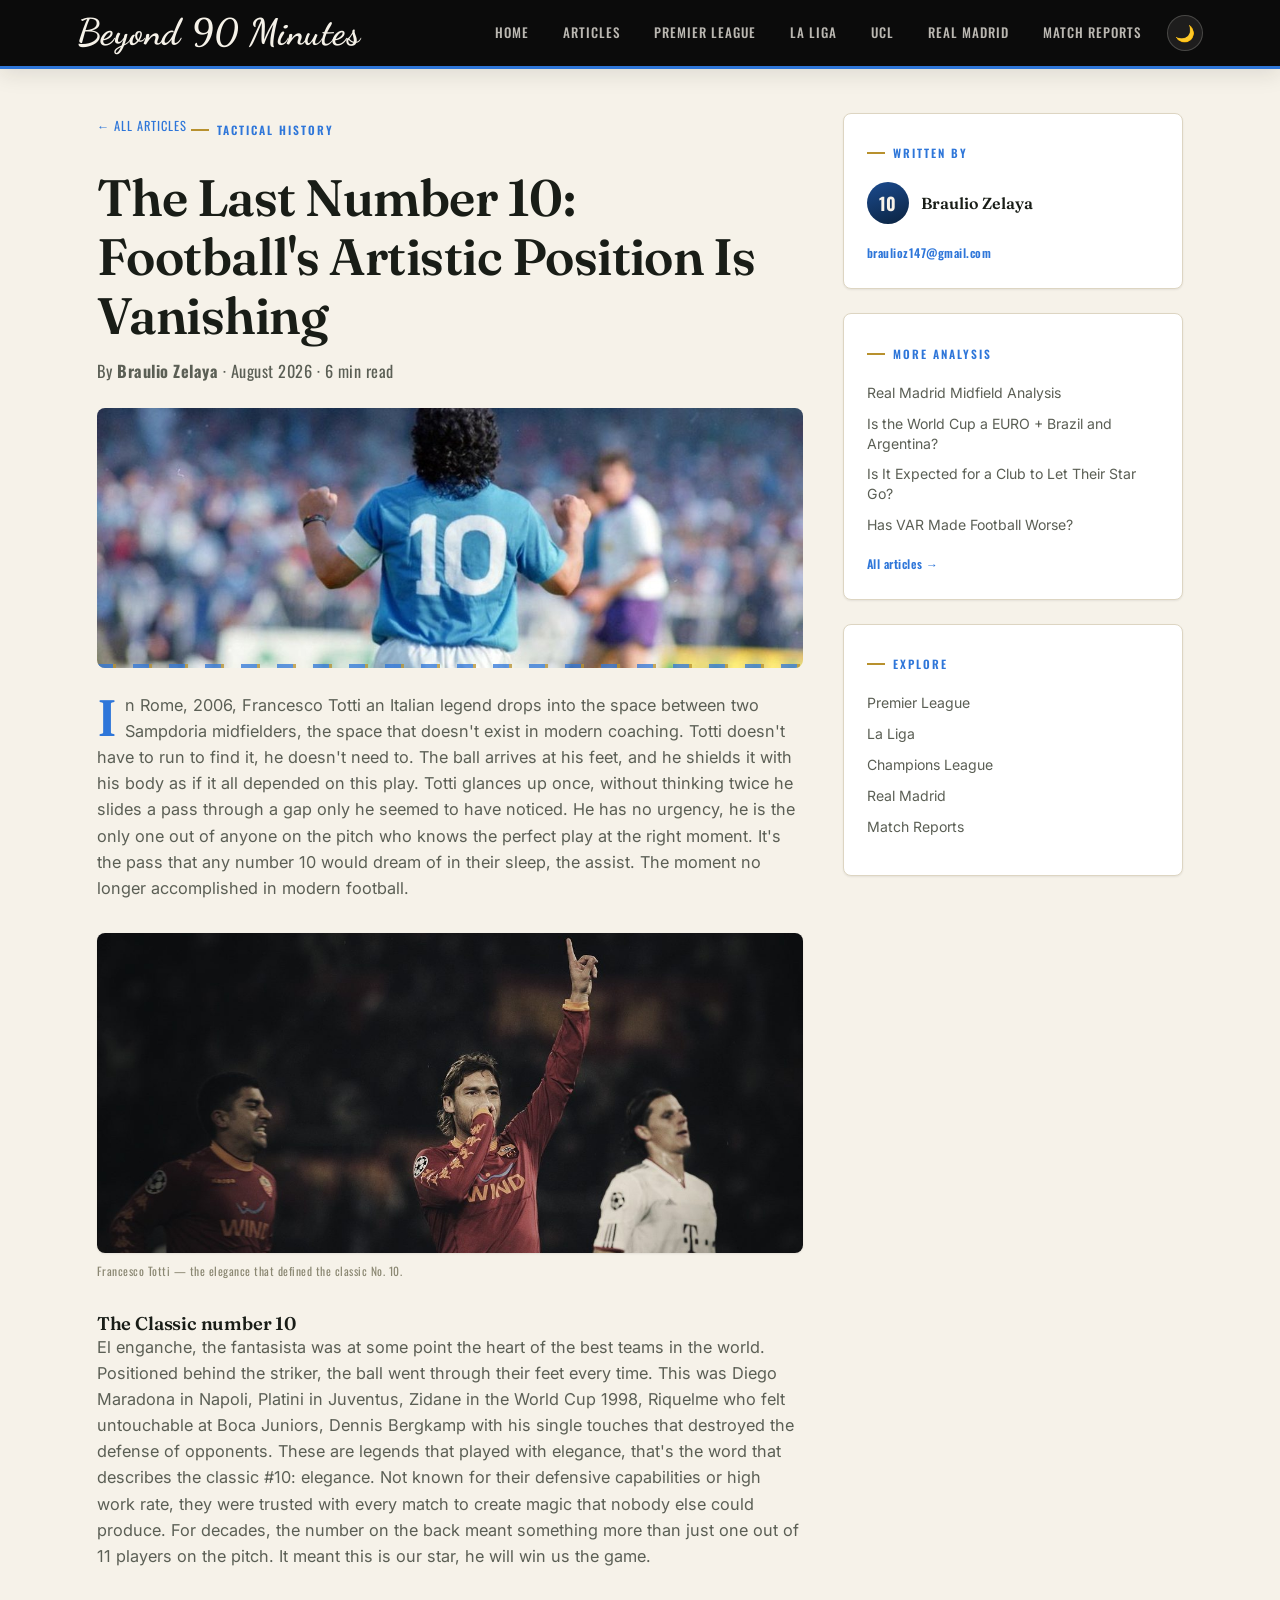
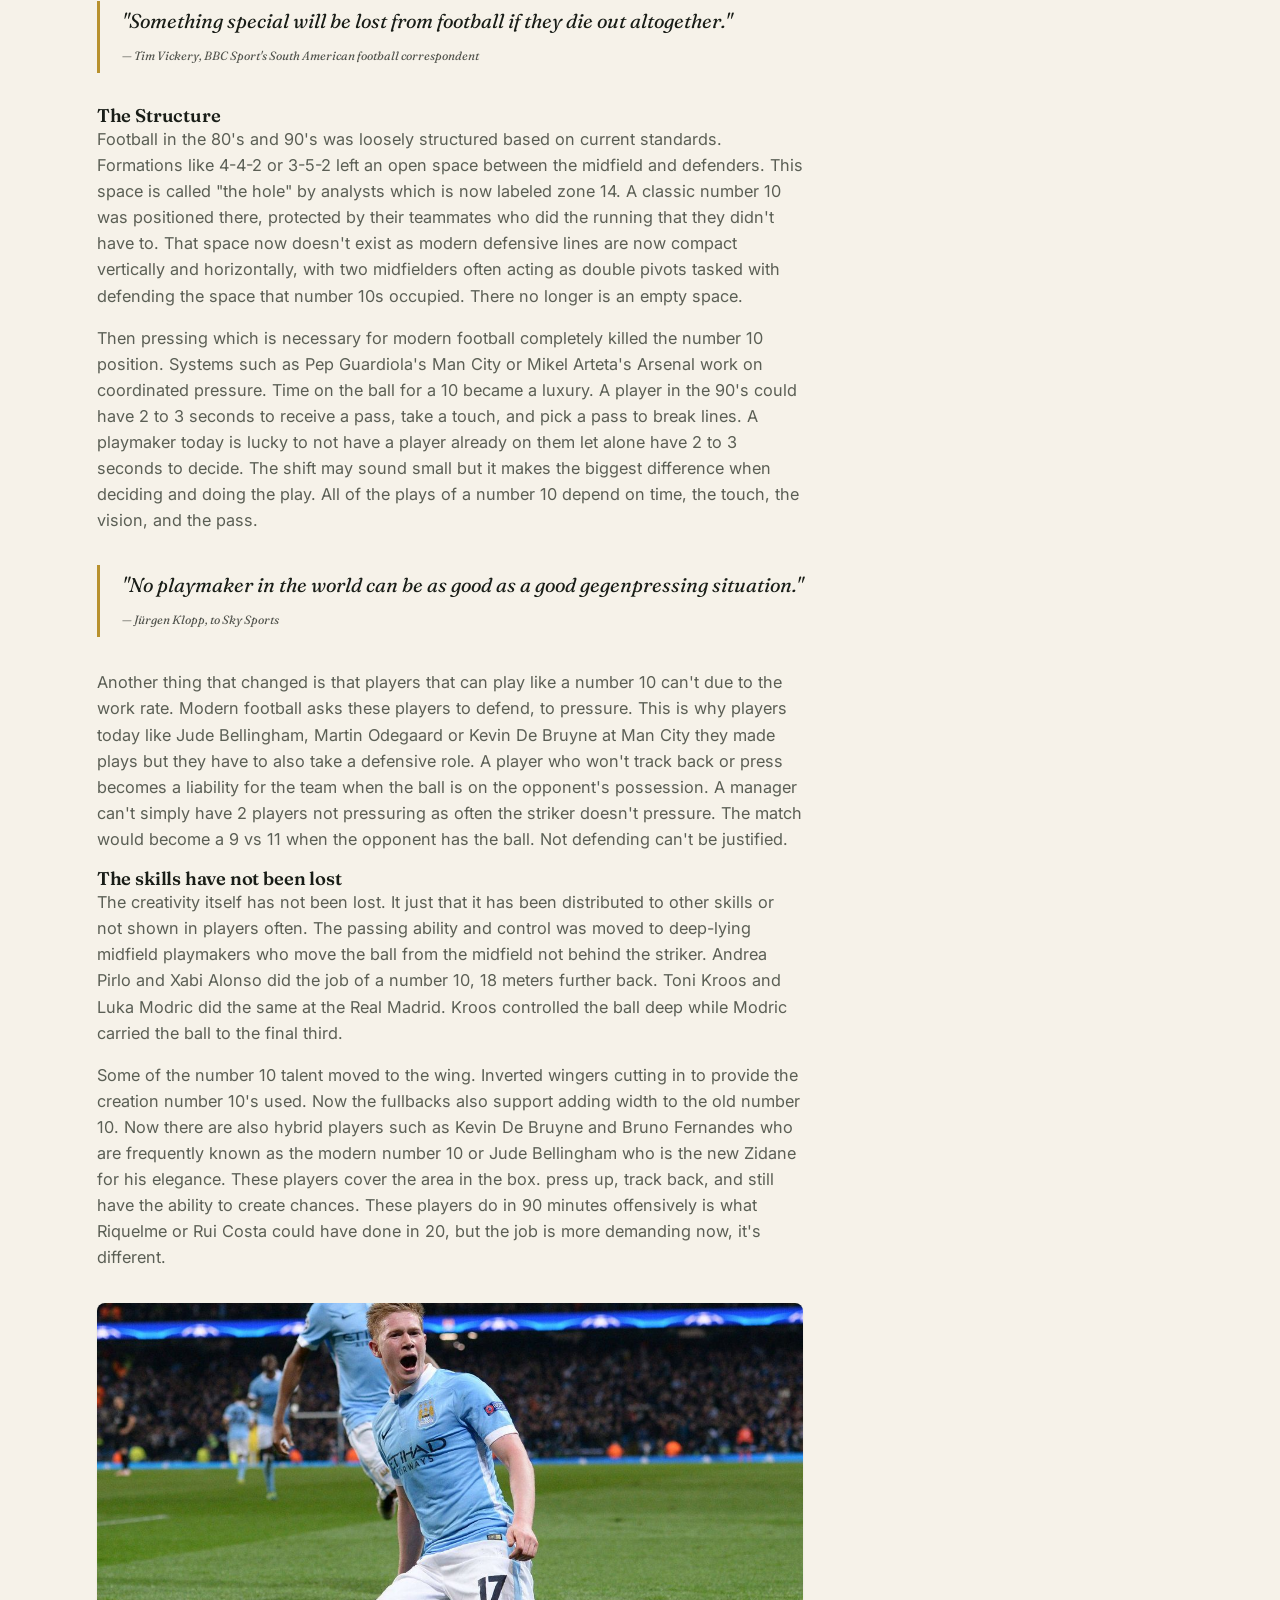
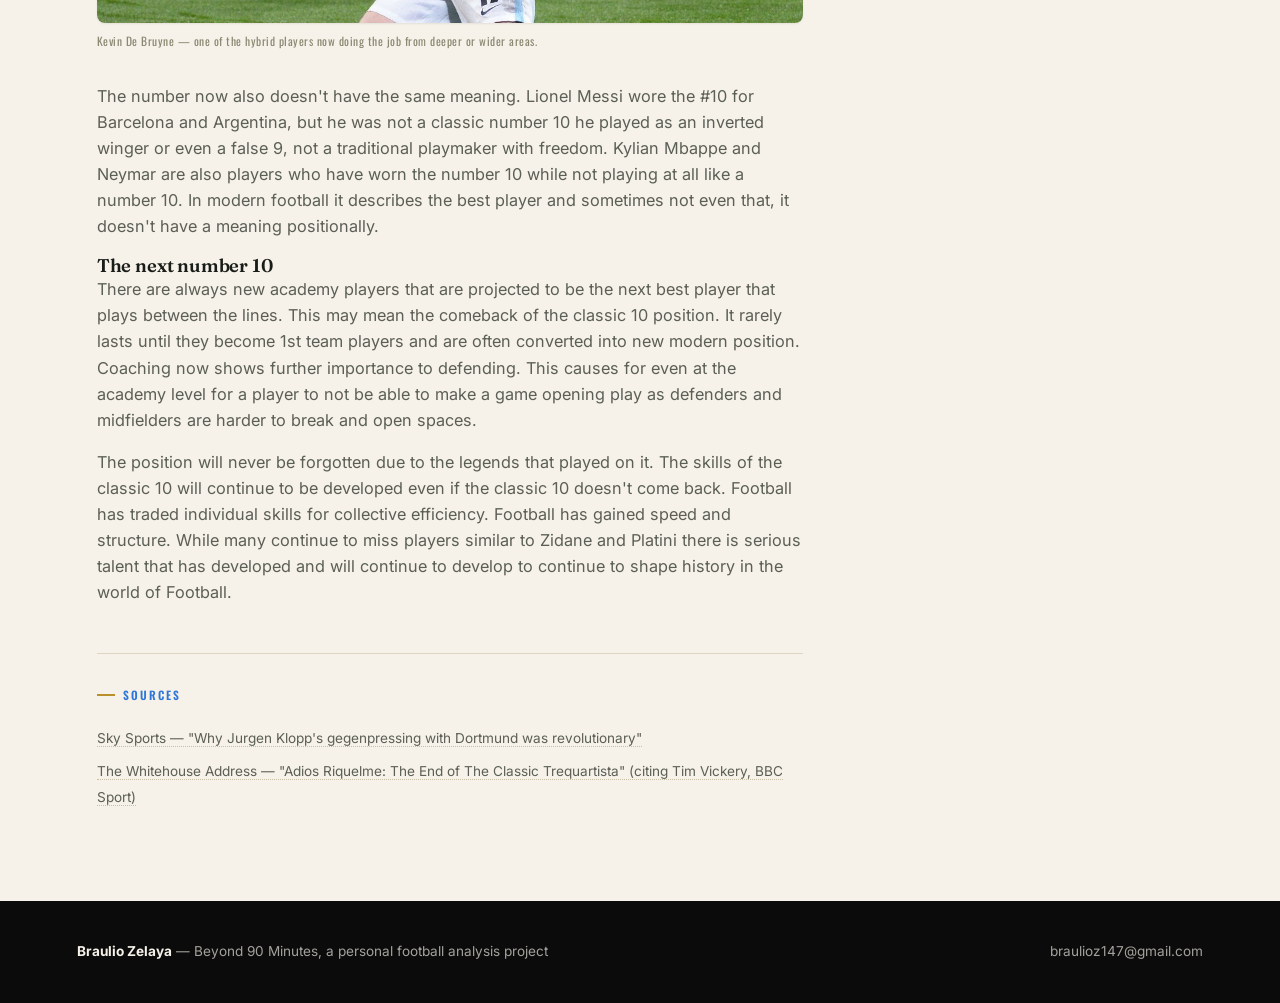
==== commit d174d68c: "Sep 1, 2026, 8:55 PM" ====
--- a/article-classic-10.html
+++ b/article-classic-10.html
@@ -27,6 +27,7 @@
                 <a href="la-liga.html">La Liga</a>
                 <a href="ucl.html">UCL</a>
                 <a href="real-madrid.html">Real Madrid</a>
+                <a href="match-reports.html">Match Reports</a>
             </nav>
             <button class="theme-toggle" id="theme-toggle" aria-label="Toggle dark mode">🌙</button>
             <button class="hamburger-toggle" id="menu-toggle" aria-label="Toggle Navigation">
@@ -98,10 +99,9 @@
                     <div class="sidebar-author-badge">10</div>
                     <div>
                         <div class="sidebar-author-name">Braulio Zelaya</div>
-                        <div class="sidebar-author-role">Tactics Writer</div>
                     </div>
                 </div>
-                <a href="mailto:braulioz147@gmail.com" class="sidebar-link">Get in touch →</a>
+                <a href="mailto:braulioz147@gmail.com" class="sidebar-link">braulioz147@gmail.com</a>
             </div>
             <div class="sidebar-card">
                 <span class="section-label">More Analysis</span>
@@ -120,6 +120,7 @@
                     <li><a href="la-liga.html">La Liga</a></li>
                     <li><a href="ucl.html">Champions League</a></li>
                     <li><a href="real-madrid.html">Real Madrid</a></li>
+                    <li><a href="match-reports.html">Match Reports</a></li>
                 </ul>
             </div>
         </aside>
@@ -130,7 +131,7 @@
         <div class="footer-inner">
             <span><strong>Braulio Zelaya</strong> — Beyond 90 Minutes, a personal football analysis project</span>
             <div class="footer-links">
-                <a href="mailto:braulioz147@gmail.com">Email</a>
+                <a href="mailto:braulioz147@gmail.com">braulioz147@gmail.com</a>
             </div>
         </div>
     </footer>
--- a/style.css
+++ b/style.css
@@ -321,7 +321,7 @@
     inset: 0;
     z-index: 0;
     pointer-events: none;
-    background-image: url("data:image/svg+xml,%3Csvg xmlns='http://www.w3.org/2000/svg' viewBox='0 0 200 200'%3E%3Cline x1='200' y1='0' x2='200' y2='200' stroke='rgba(246,242,233,0.3)' stroke-width='2'/%3E%3Cline x1='0' y1='200' x2='200' y2='200' stroke='rgba(246,242,233,0.3)' stroke-width='2'/%3E%3Cpath d='M160 200 A40 40 0 0 0 200 160' stroke='rgba(246,242,233,0.3)' stroke-width='2' fill='none'/%3E%3C/svg%3E");
+    background-image: url("data:image/svg+xml,%3Csvg xmlns='http://www.w3.org/2000/svg' viewBox='0 0 200 200'%3E%3Cpath d='M160 200 A40 40 0 0 0 200 160' stroke='rgba(246,242,233,0.3)' stroke-width='2' fill='none'/%3E%3C/svg%3E");
     background-repeat: no-repeat;
     background-position: bottom right;
     background-size: 280px 280px;
@@ -718,6 +718,24 @@
     color: var(--text-muted);
     margin-top: 0.6rem;
 }
+
+/* In-article data table (e.g. the World Cup all-time standings) — same
+   figure/figcaption pattern as .article-inline-photo above, but wrapping
+   a .table-wrapper instead of an image. */
+.article-data-figure { margin: 2rem 0; }
+.article-data-figure .section-label { margin-bottom: 0.75rem; }
+.article-data-figure figcaption {
+    font-family: var(--font-label);
+    font-size: 0.72rem;
+    letter-spacing: 0.5px;
+    color: var(--text-muted);
+    margin-top: 0.7rem;
+}
+.article-data-figure figcaption a {
+    color: var(--text-muted);
+    border-bottom: 1px dotted var(--line-strong);
+}
+.article-data-figure figcaption a:hover { color: var(--gold); border-bottom-color: var(--gold); }
 .back-link {
     display: inline-flex;
     align-items: center;
@@ -832,6 +850,55 @@
     background: var(--pitch-bright);
     box-shadow: 0 0 0 3px rgba(46, 118, 217, 0.2);
 }
+
+/* --------------------------------------------------------------------------
+   10b. STAT CHARTS (Real Madrid hub — squad goals/assists bar chart,
+   season goals-for/against trend line). Plain SVG built in script.js
+   (buildSquadStatsChartSvg / buildGoalsTrendSvg) so there's no chart
+   library dependency — colors are CSS custom properties via inline
+   `style="fill:var(...)"` / stroke on the SVG elements, so both charts
+   follow the light/dark theme toggle automatically.
+   -------------------------------------------------------------------------- */
+.stat-chart-wrapper {
+    background: var(--paper-raised);
+    border: 1px solid var(--line);
+    border-radius: var(--border-radius-md);
+    padding: 1.25rem 1.4rem 1rem;
+    margin-bottom: 1.5rem;
+    box-shadow: var(--shadow-sm);
+}
+.chart-legend {
+    display: flex;
+    gap: 18px;
+    margin-bottom: 0.85rem;
+    font-family: var(--font-label);
+    font-size: 0.72rem;
+    letter-spacing: 0.5px;
+    text-transform: uppercase;
+    color: var(--text-muted);
+}
+.legend-item { display: flex; align-items: center; gap: 6px; }
+.legend-swatch { width: 10px; height: 10px; border-radius: 2px; display: inline-block; }
+.legend-swatch--goals { background: var(--gold); }
+.legend-swatch--assists { background: var(--pitch-bright); }
+.legend-swatch--gf { background: var(--gold); }
+.legend-swatch--ga { background: var(--status-danger); }
+
+.stat-bar-chart, .stat-trend-chart { width: 100%; height: auto; display: block; overflow: visible; }
+
+.chart-player-label { font-family: var(--font-body); font-size: 13px; fill: var(--text-primary); }
+.chart-value-label { font-family: var(--font-label); font-size: 11px; fill: var(--text-secondary); }
+.chart-bar-goals { fill: var(--gold); }
+.chart-bar-assists { fill: var(--pitch-bright); }
+
+.chart-gridline { stroke: var(--line); stroke-width: 1; }
+.chart-axis-label { font-family: var(--font-label); font-size: 10px; fill: var(--text-muted); }
+.chart-axis-label--x { font-size: 9.5px; }
+.chart-line { stroke-width: 2.5; }
+.chart-line--gf { stroke: var(--gold); }
+.chart-line--ga { stroke: var(--status-danger); }
+.chart-dot--gf { fill: var(--gold); }
+.chart-dot--ga { fill: var(--status-danger); }
 
 /* --------------------------------------------------------------------------
    11. MATCH CARDS
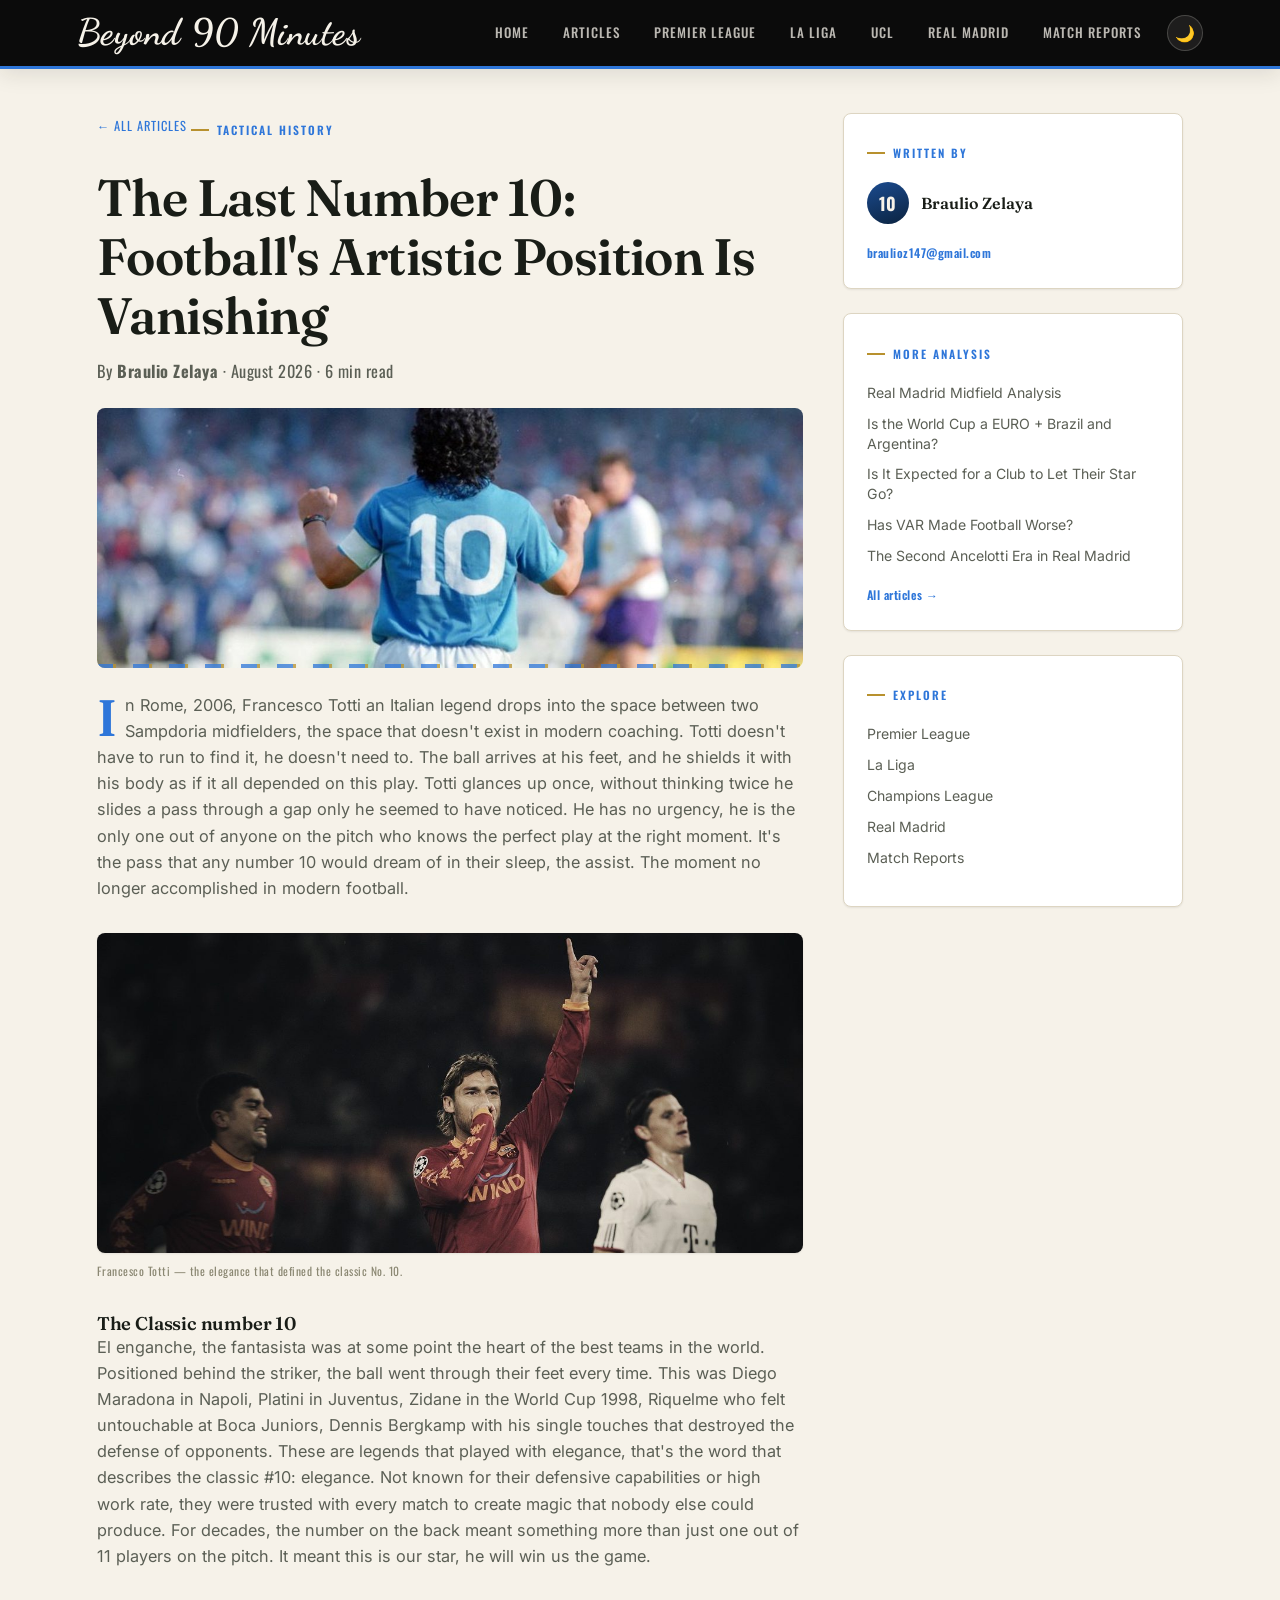
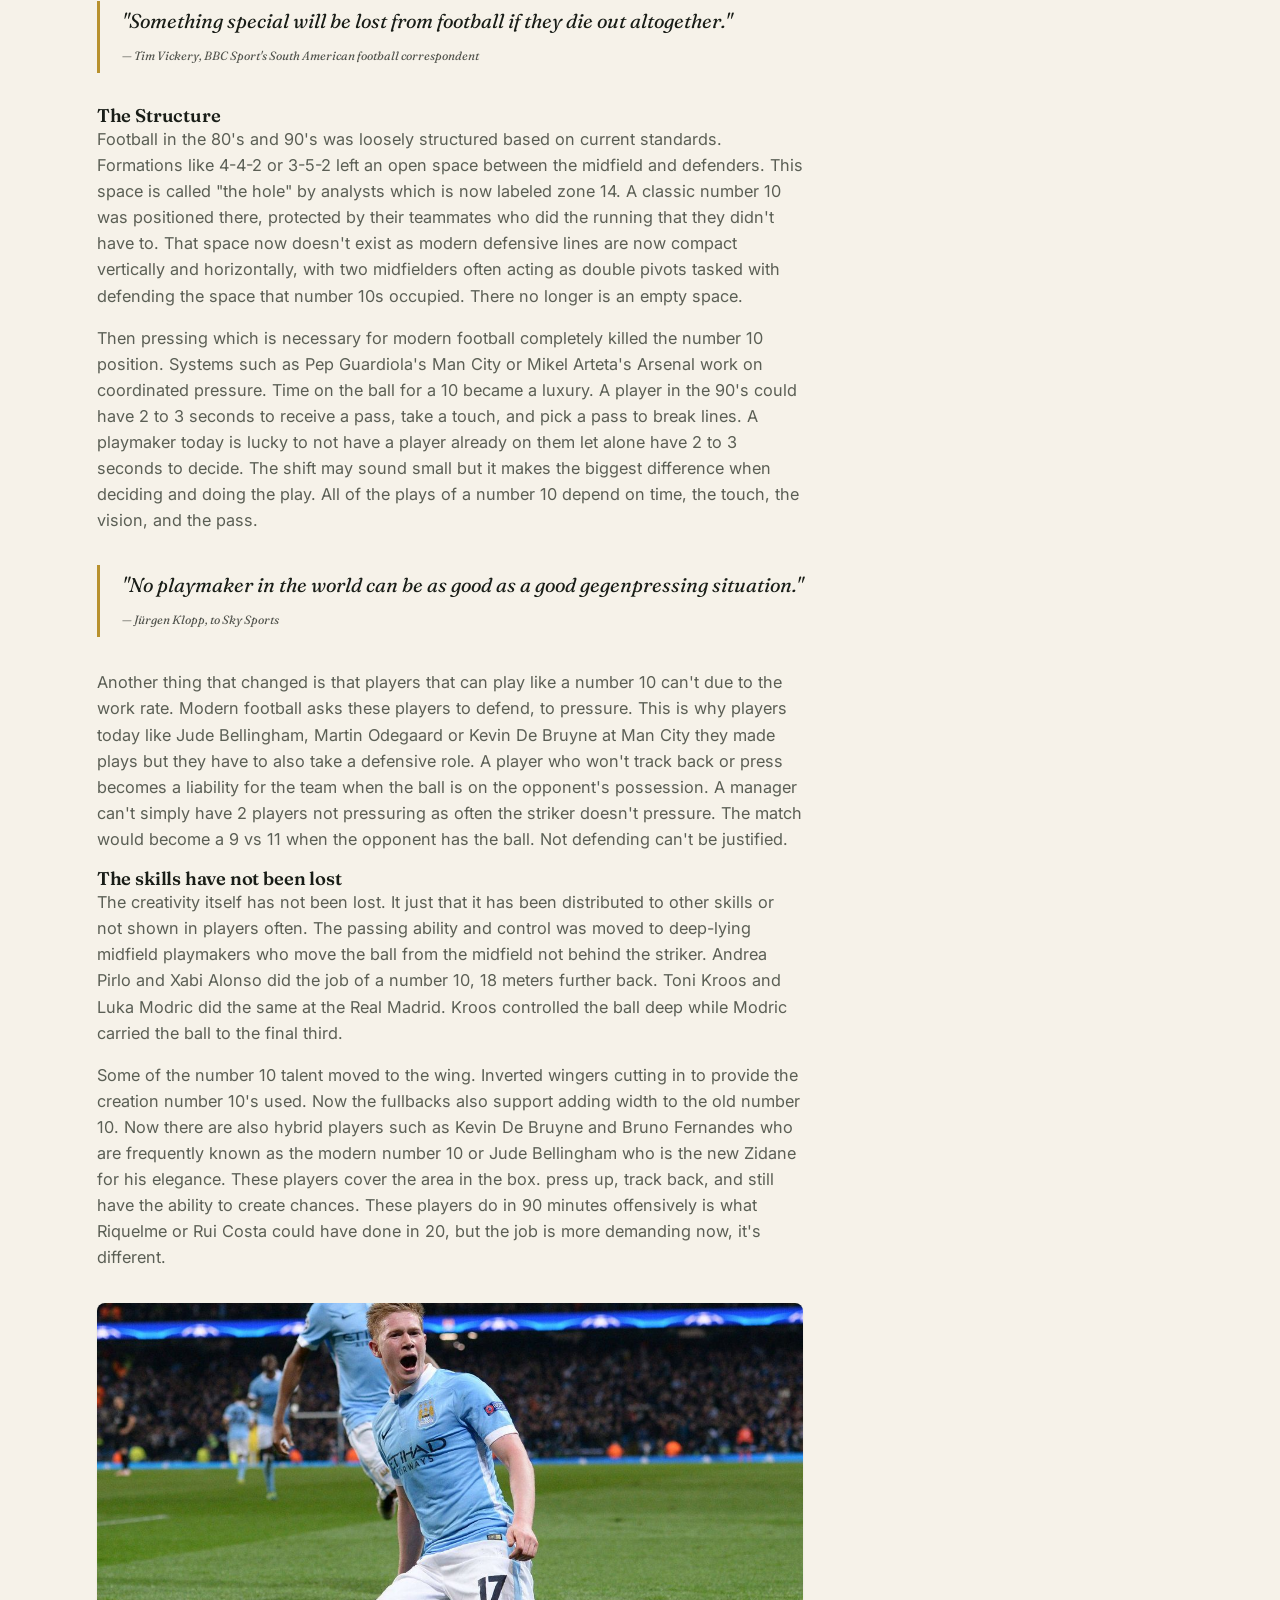
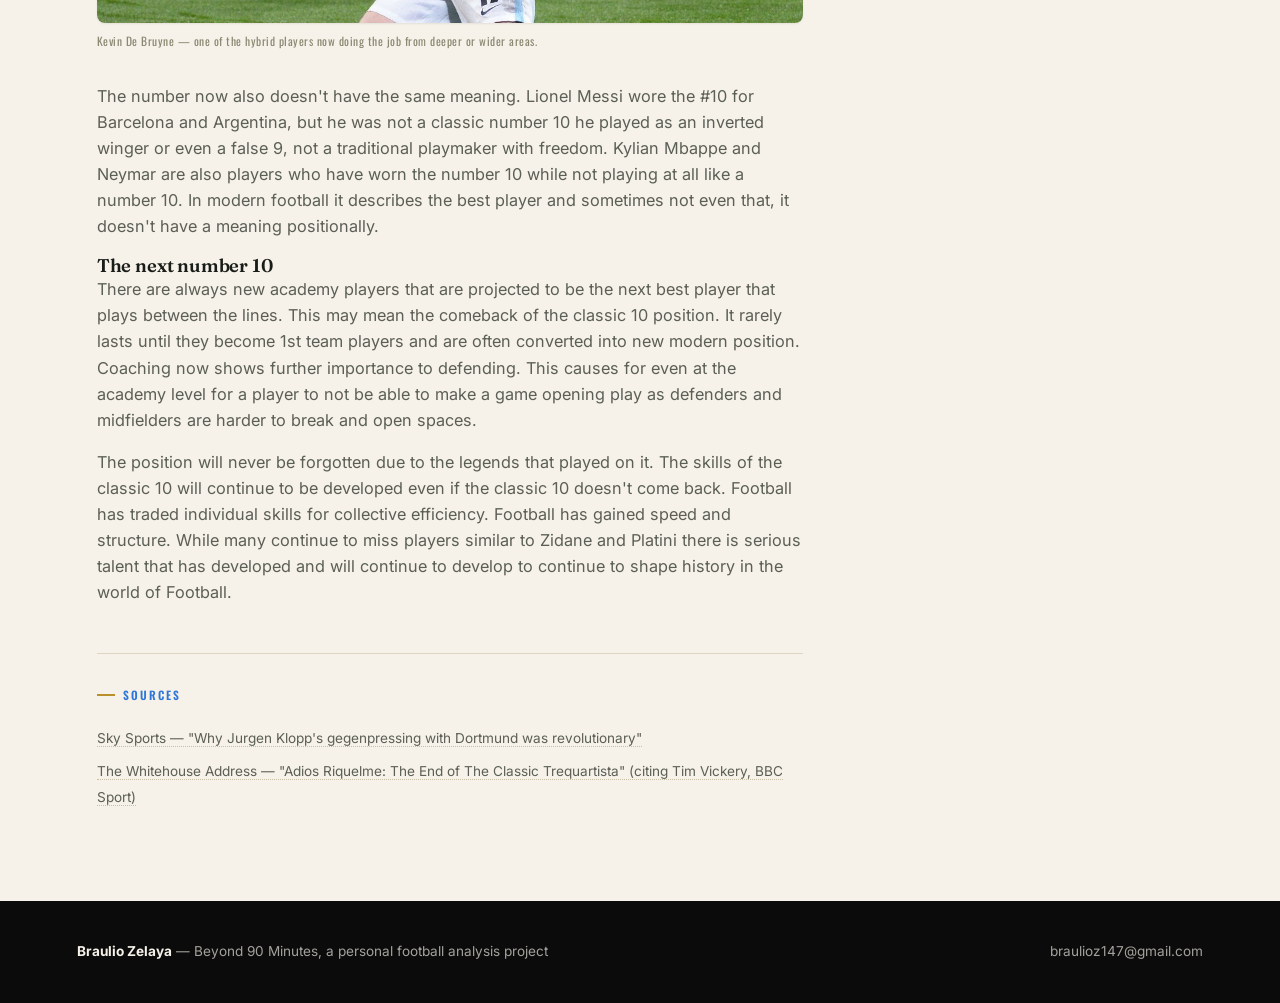
==== commit bc8e0901: "Sep 11, 2026, 7:30 AM" ====
--- a/article-classic-10.html
+++ b/article-classic-10.html
@@ -110,6 +110,7 @@
                     <li><a href="article-world-cup.html">Is the World Cup a EURO + Brazil and Argentina?</a></li>
                     <li><a href="article-julian-alvarez.html">Is It Expected for a Club to Let Their Star Go?</a></li>
                     <li><a href="article-var.html">Has VAR Made Football Worse?</a></li>
+                    <li><a href="article-rm-2022.html">The Second Ancelotti Era in Real Madrid</a></li>
                 </ul>
                 <a href="articles.html" class="sidebar-link">All articles →</a>
             </div>
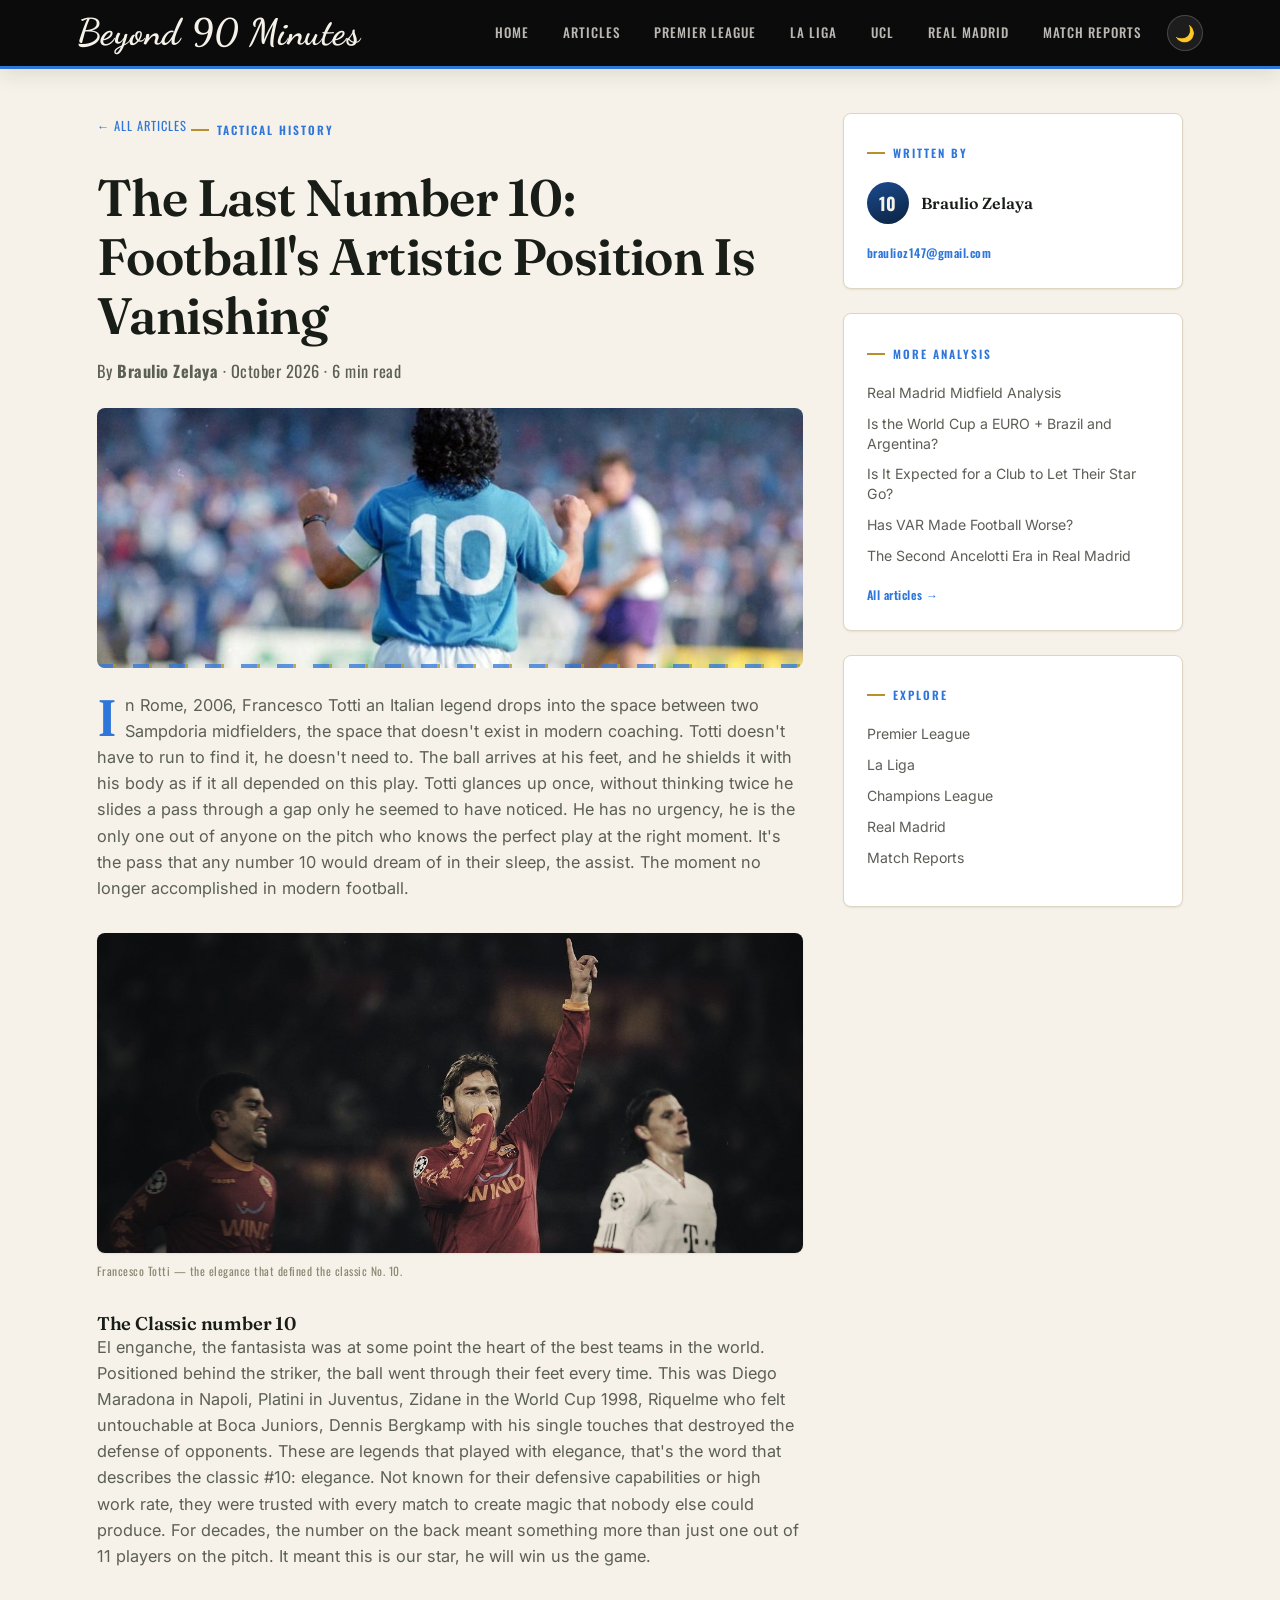
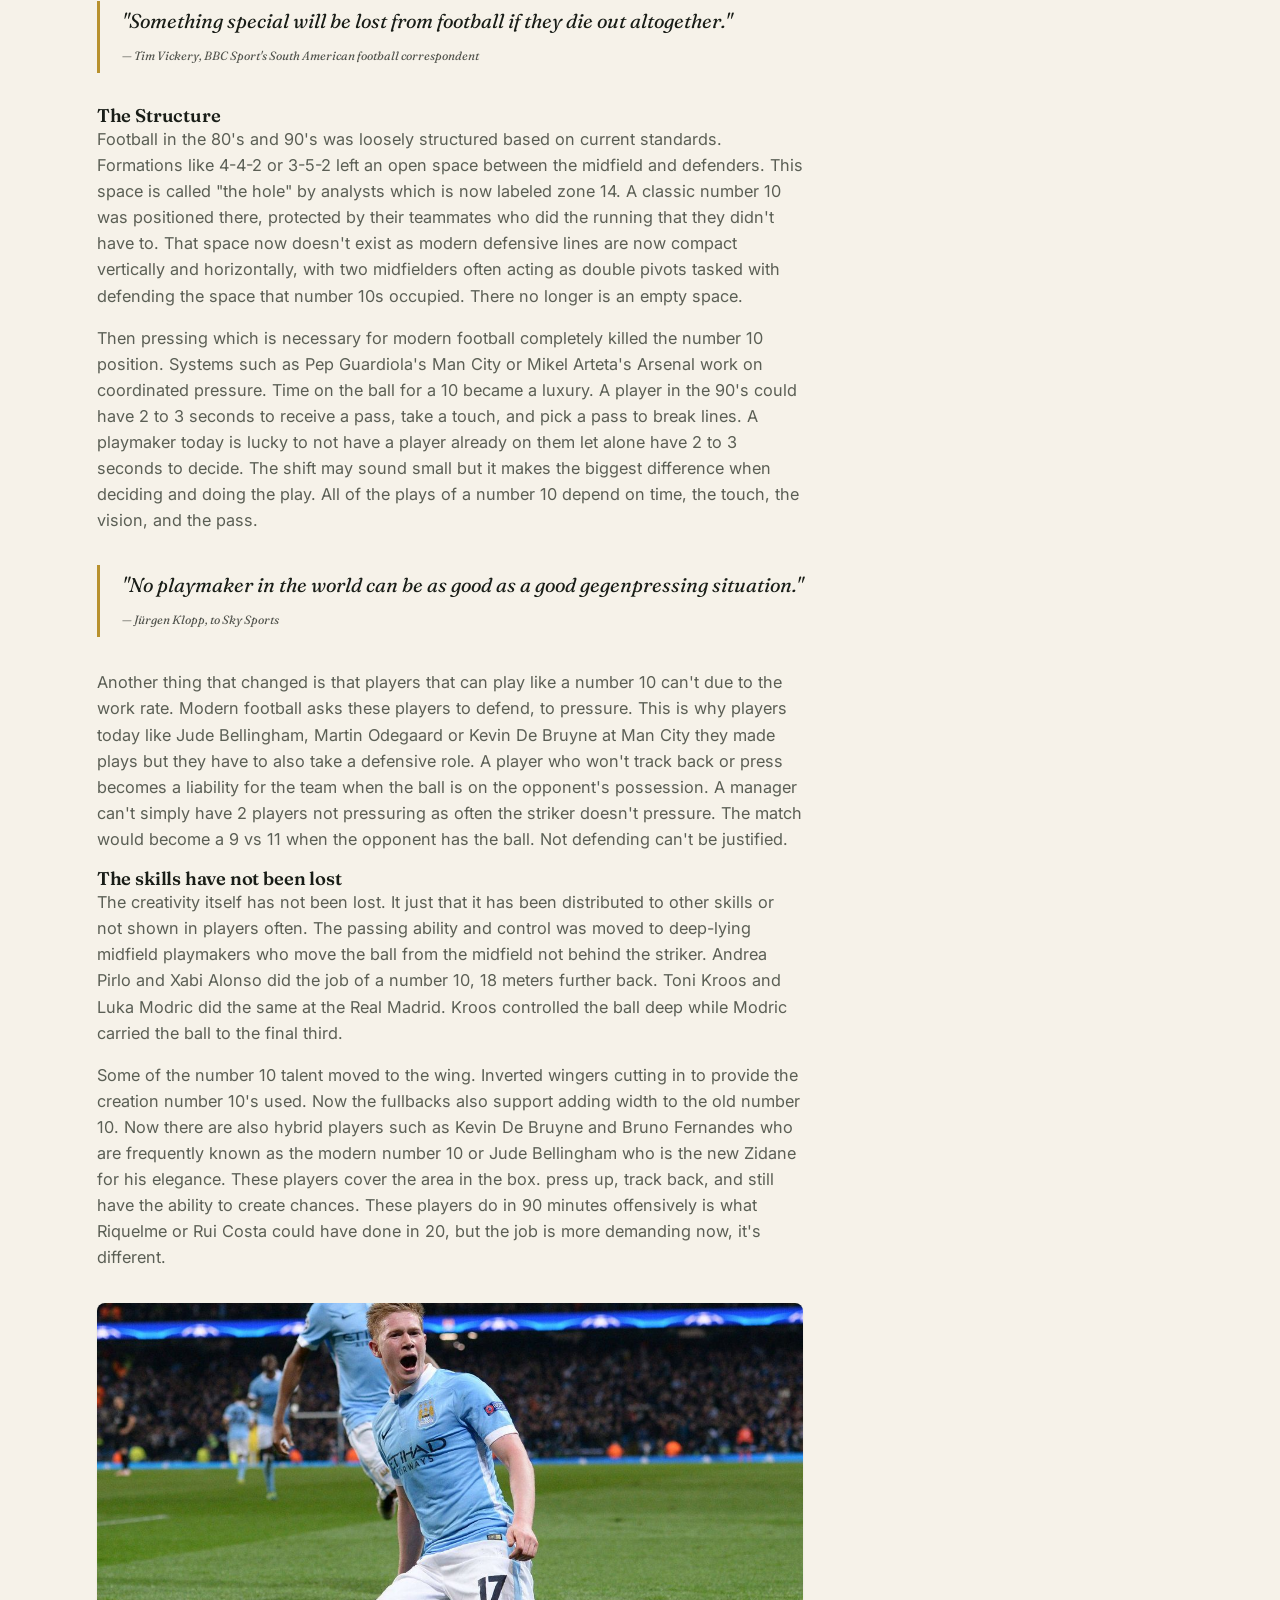
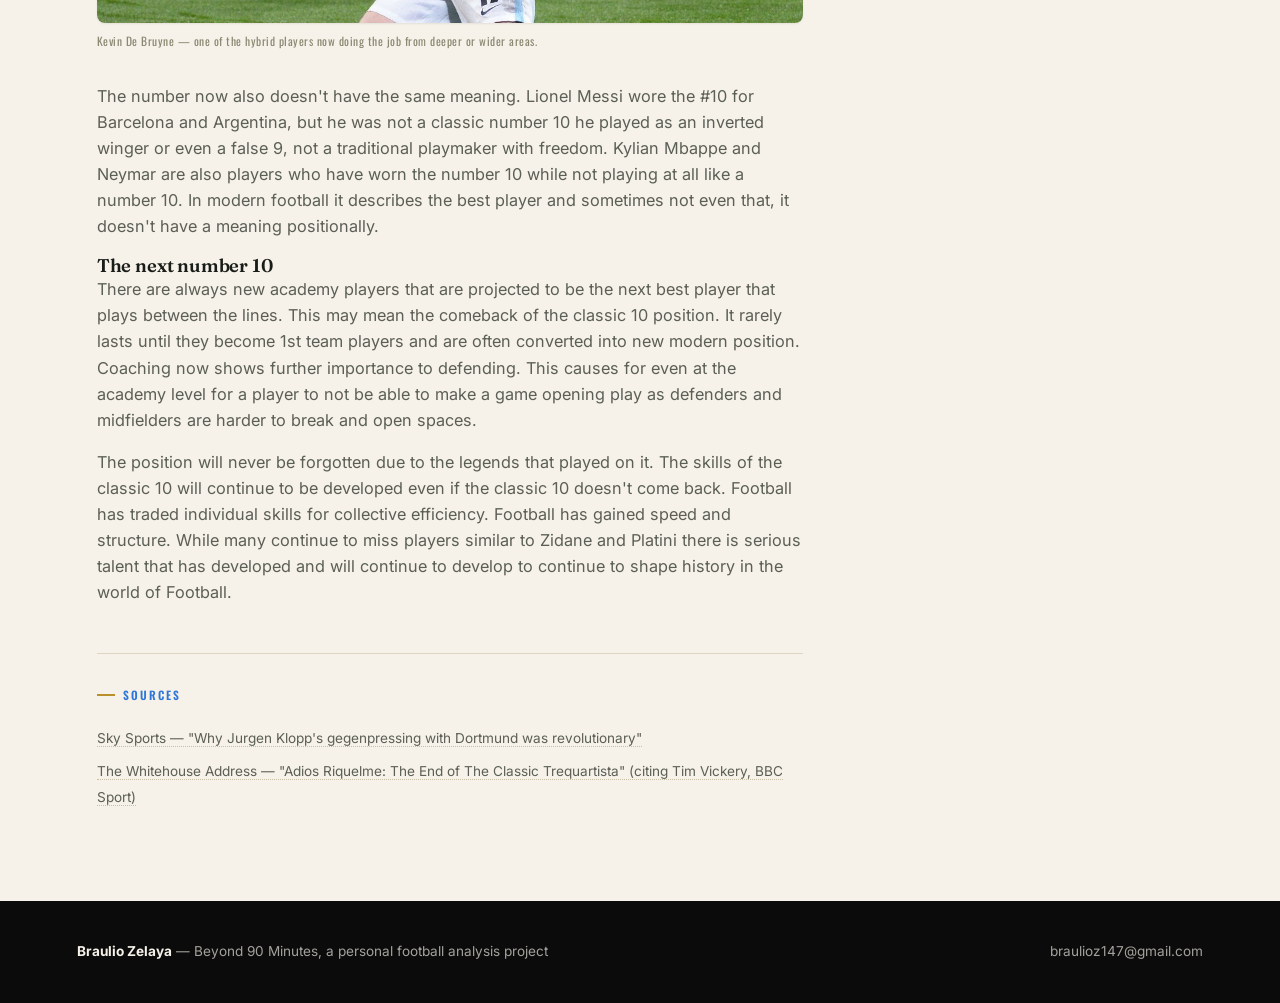
==== commit 51c71773: "Oct 23, 2026, 12:42 PM" ====
--- a/article-classic-10.html
+++ b/article-classic-10.html
@@ -42,7 +42,7 @@
             <a href="articles.html" class="back-link">← All Articles</a>
             <span class="article-header-tag">Tactical History</span>
             <h1>The Last Number 10: Football's Artistic Position Is Vanishing</h1>
-            <p class="article-byline">By <strong>Braulio Zelaya</strong> · August 2026 · 6 min read</p>
+            <p class="article-byline">By <strong>Braulio Zelaya</strong> · October 2026 · 6 min read</p>
 
             <div class="article-cover" role="img" aria-label="Diego Maradona, back to camera, wearing the number 10 shirt for Napoli" style="background-image: url('images/maradona-number-10.jpg'); background-position: center 25%;"></div>
 
--- a/style.css
+++ b/style.css
@@ -924,8 +924,17 @@
     color: var(--text-muted);
 }
 
-.match-teams { display: flex; align-items: center; justify-content: space-between; margin-top: 0.5rem; gap: 12px; }
-.match-teams .teams-name { font-weight: 600; color: var(--text-primary); }
+/* The score pill sits INSIDE the title, between the two team names, so the
+   result reads at a glance: "Real Madrid [ 4 - 1 ] Rayo Vallecano". */
+.match-teams { display: flex; align-items: center; justify-content: flex-start; margin-top: 0.5rem; gap: 12px; }
+.match-teams .teams-name {
+    font-weight: 600;
+    color: var(--text-primary);
+    display: inline-flex;
+    align-items: center;
+    flex-wrap: wrap;
+    gap: 6px 10px;
+}
 .match-score {
     font-family: var(--font-label);
     font-weight: 600;
@@ -936,6 +945,9 @@
     border-radius: var(--border-radius-sm);
     white-space: nowrap;
 }
+/* Dark mode: the deep-blue score text vanished against the dark pill, and it now sits
+   right next to the title, so give it the lighter blue. */
+body.dark-theme .match-score { color: var(--pitch-bright); }
 
 .empty-state {
     padding: 1.5rem;
